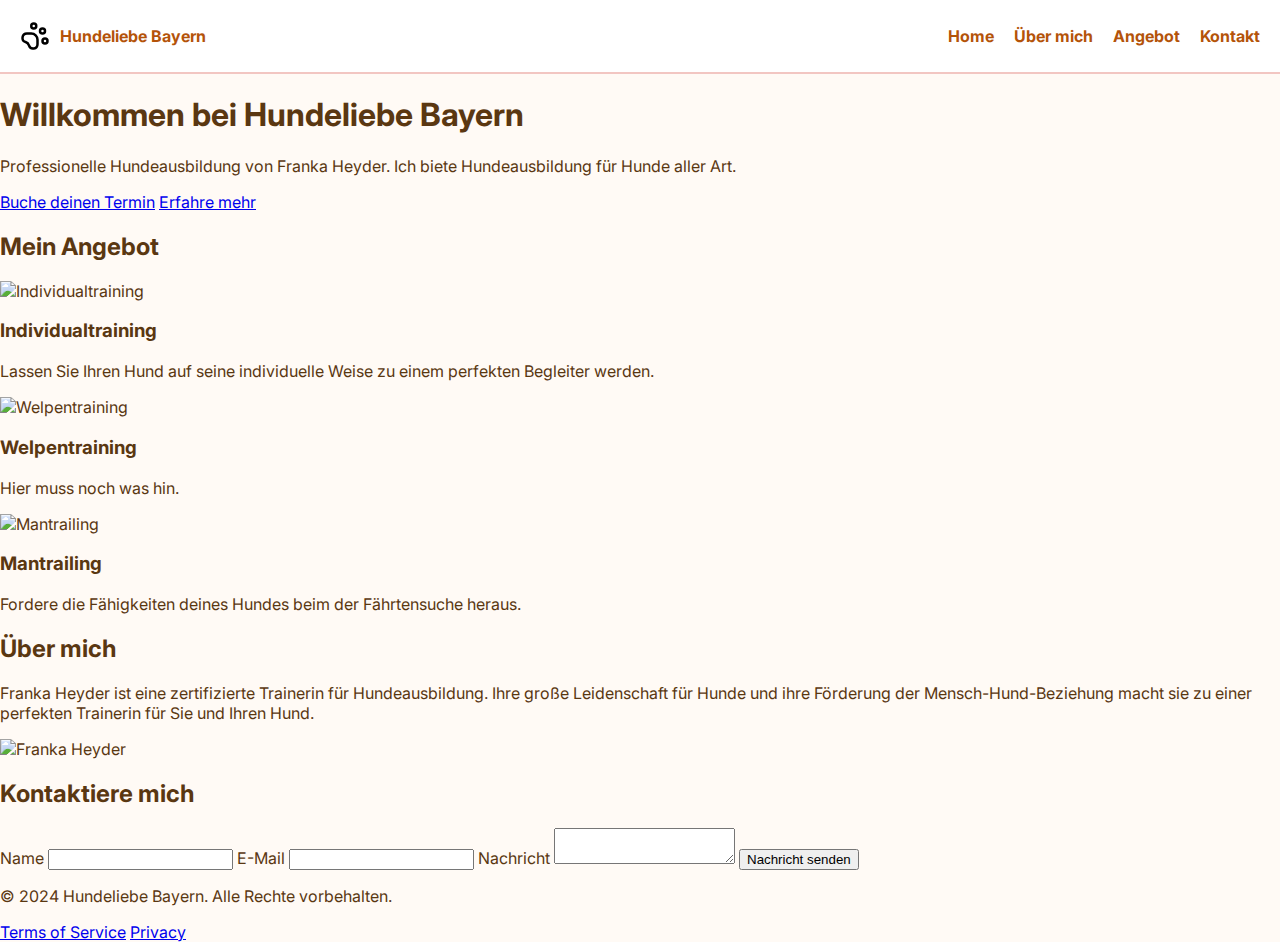
==== index.html @ 24250772 "First Setup + Server Running via Node + HTML Base Good + Basic Style Css" ====
<!DOCTYPE html>
<html lang="de">
    <head>
        <meta charset="UTF-8">
        <meta name="viewport" content="width=device-width, initial-scale=1.0">
        <title>Hundeliebe Bayern</title>
        <link rel="stylesheet" href="assets/css/styles.css">
        <link href="https://fonts.googleapis.com/css2?family=Inter:wght@400;600&family=Mulish:wght@700&display=swap" rel="stylesheet">
        <link rel="stylesheet" href="https://fonts.googleapis.com/css?family=Audiowide">

    </head>
    <body>
        <header class="navbar">
            <a href="index.html" class="logo">
                <img src="assets/images/pawicons.svg" alt="Pfoten-Icon" class="paw-icon">
                <span>Hundeliebe Bayern</span>
            </a>
            <nav>
                <ul class="nav-links">
                    <li><a href="index.html">Home</a></li>
                    <li><a href="pages/uebermich.html">Über mich</a></li>
                    <li><a href="pages/angebot.html">Angebot</a></li>
                    <li><a href="pages/kontakt.html">Kontakt</a></li>
                </ul>
            </nav>
        </header>
        <!-- Hero Section -->
        <section class="hero">
            <div class="overlay"></div>
            <div class="hero-text">
                <h1>Willkommen bei Hundeliebe Bayern</h1>
                <p>Professionelle Hundeausbildung von Franka Heyder. Ich biete Hundeausbildung für Hunde aller Art.</p>
                <div class="buttons">
                    <a href="contact.html" class="btn primary">Buche deinen Termin</a>
                    <a href="about.html" class="btn secondary">Erfahre mehr</a>
                </div>
            </div>
        </section>

        <!-- Mein Angebot -->
        <section class="angebot">
            <h2>Mein Angebot</h2>
            <div class="angebot-grid">
                <div class="angebot-item">                    <img src="assets/images/individualtraining.jpg" alt="Individualtraining">
                    <h3>Individualtraining</h3>
                    <p>Lassen Sie Ihren Hund auf seine individuelle Weise zu einem perfekten Begleiter werden.</p>
                </div>
                <div class="angebot-item">
                    <img src="assets/images/welpentraining.jpg" alt="Welpentraining">
                    <h3>Welpentraining</h3>
                    <p>Hier muss noch was hin.</p>
                </div>
                <div class="angebot-item">
                    <img src="assets/images/mantrailing.jpg" alt="Mantrailing">
                    <h3>Mantrailing</h3>
                    <p>Fordere die Fähigkeiten deines Hundes beim der Fährtensuche heraus.</p>
                </div>
            </div>
        </section>

        <!-- Über mich -->
        <section class="about">
            <h2>Über mich</h2>
            <p>Franka Heyder ist eine zertifizierte Trainerin für Hundeausbildung. Ihre große Leidenschaft für Hunde und ihre Förderung der Mensch-Hund-Beziehung macht sie zu einer perfekten Trainerin für Sie und Ihren Hund.</p>
            <img src="assets/images/franka.jpg" alt="Franka Heyder">
        </section>

        <!-- Kontaktformular -->
        <section class="kontakt">
            <h2>Kontaktiere mich</h2>
            <form action="submit-form.php" method="POST">
                <label for="name">Name</label>
                <input type="text" id="name" name="name" required>

                <label for="email">E-Mail</label>
                <input type="email" id="email" name="email" required>

                <label for="message">Nachricht</label>
                <textarea id="message" name="message" required></textarea>

                <button type="submit" class="btn primary">
                    Nachricht senden
                </button>
            </form>
        </section>

        <!-- Footer -->
        <footer>
            <p>© 2024 Hundeliebe Bayern. Alle Rechte vorbehalten.</p>
            <nav>
                <a href="#">Terms of Service</a>
                <a href="#">Privacy</a>
            </nav>
        </footer>
    </body>
</html>
---- assets/css/styles.css ----
/* Allgemeines Styling */
body {
    font-family: 'Inter', sans-serif;
    margin: 0;
    padding: 0;
    color: #5a3711;
    background-color: #fffaf5;
}

/* Navbar */
.navbar {
    display: flex;
    justify-content: space-between;
    align-items: center;
    padding: 10px 20px;
    background-color: white;
    border-bottom: 2px solid #f2c6c2;
}

.navbar .logo {
    display: flex;
    align-items: center;
    font-weight: bold;
    color: #b45309;
    text-decoration: none;
}

.paw-icon {
    width: 30px;
    height: 30px;
    margin-right: 10px;
}

.nav-links {
    list-style: none;
    display: flex;
    gap: 20px;
}

.nav-links li {
    display: inline;
}

.nav-links a {
    text-decoration: none;
    font-size: 16px;
    font-weight: bold;
    color: #b45309;
}

.nav-links a:hover {
    color: #f97316;
}
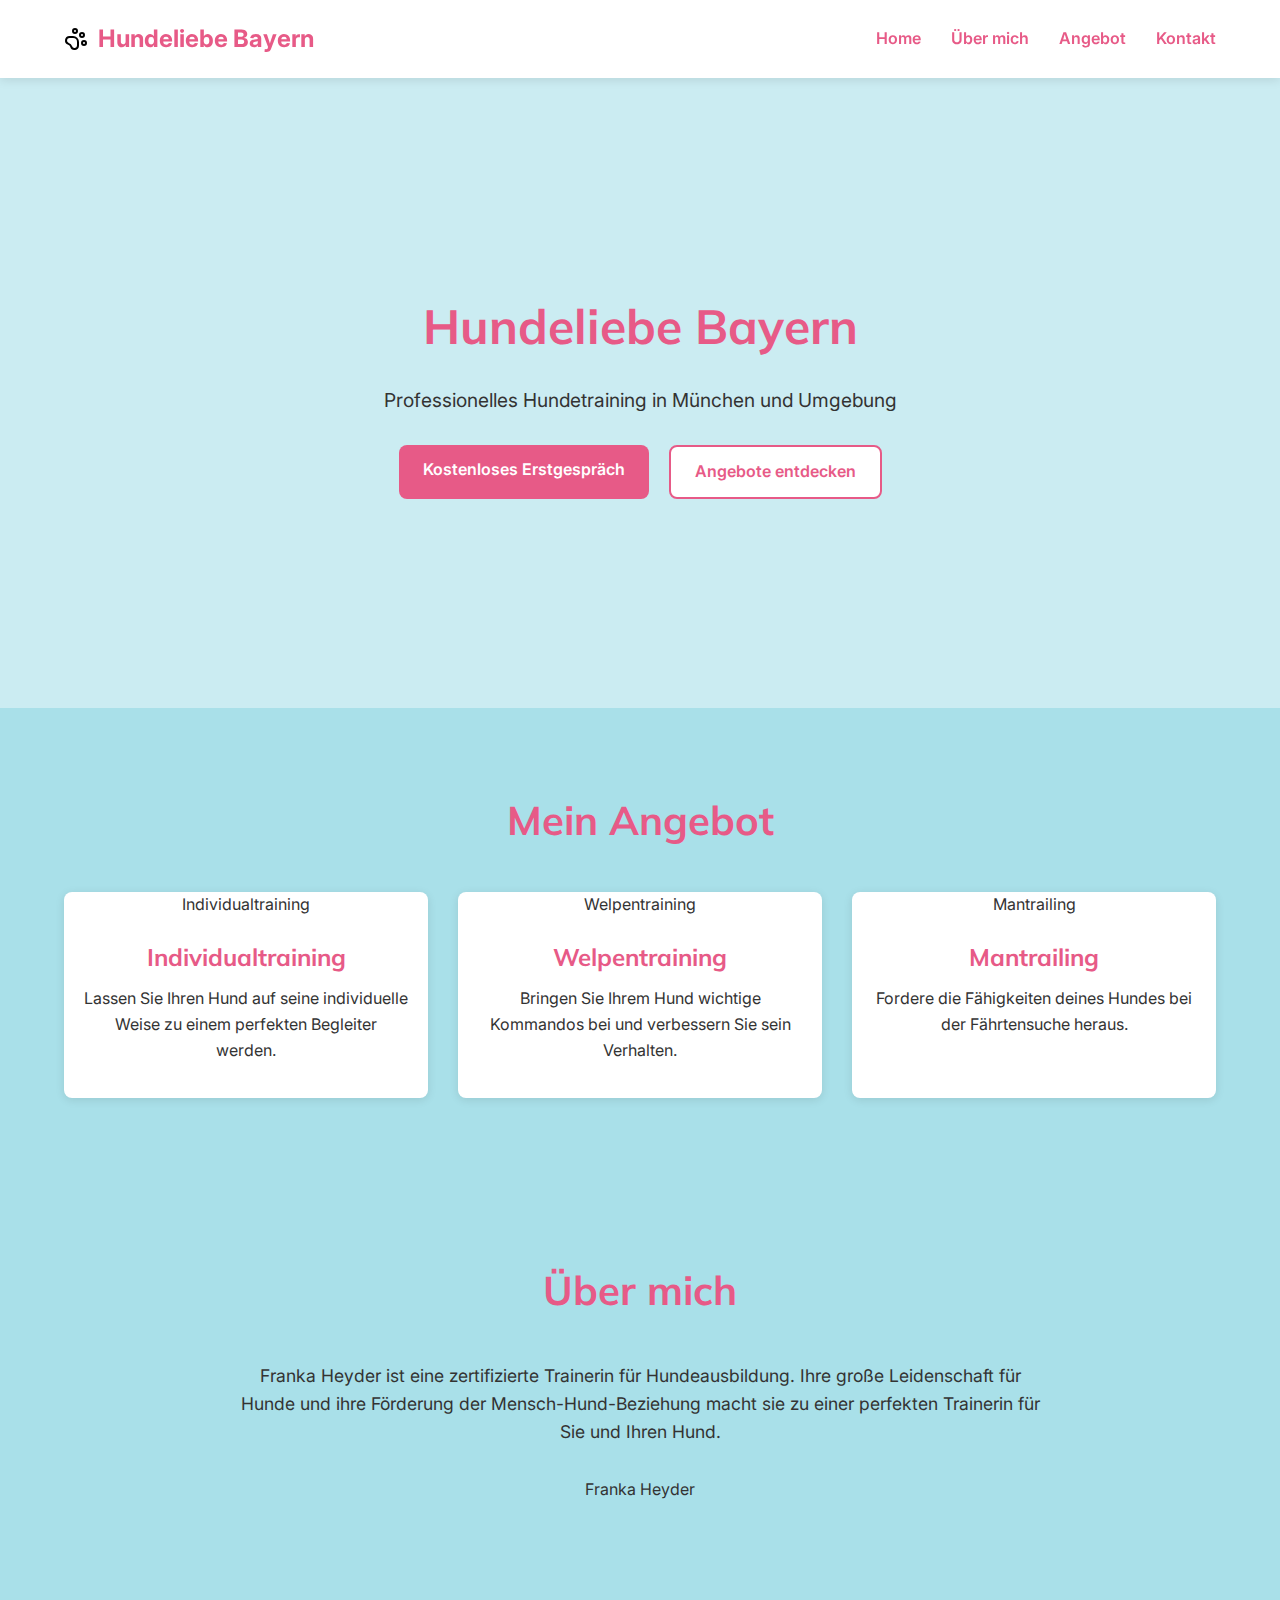
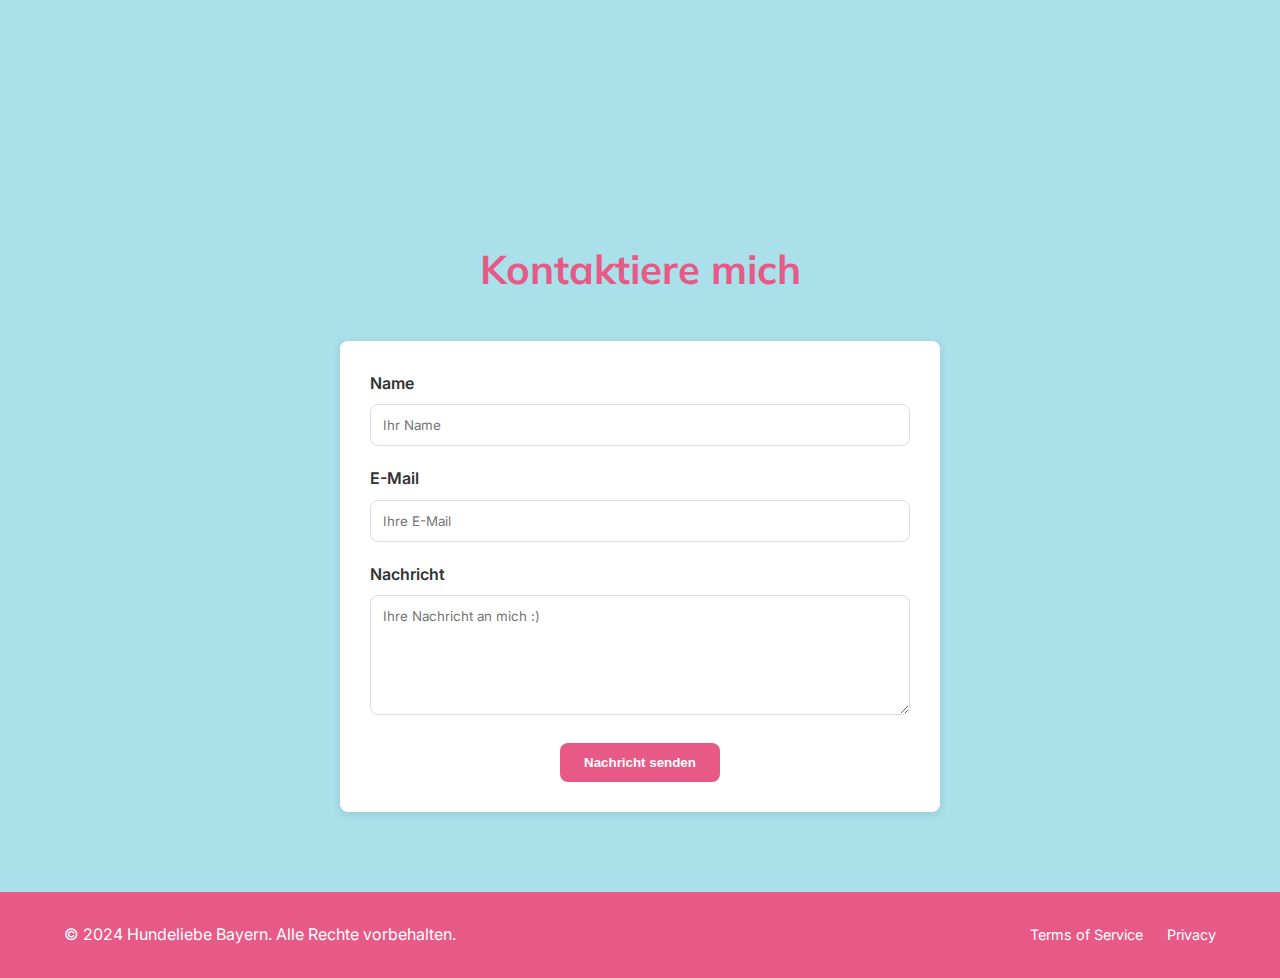
==== commit 8f332c2c: "erster Entwurf" ====
--- a/index.html
+++ b/index.html
@@ -28,11 +28,11 @@
         <section class="hero">
             <div class="overlay"></div>
             <div class="hero-text">
-                <h1>Willkommen bei Hundeliebe Bayern</h1>
-                <p>Professionelle Hundeausbildung von Franka Heyder. Ich biete Hundeausbildung für Hunde aller Art.</p>
+                <h1>Hundeliebe Bayern</h1>
+                <p>Professionelles Hundetraining in München und Umgebung</p>
                 <div class="buttons">
-                    <a href="contact.html" class="btn primary">Buche deinen Termin</a>
-                    <a href="about.html" class="btn secondary">Erfahre mehr</a>
+                    <a href="mailto:franka.heyder@hundeliebe.bayern?subject=Anfrage%20Erstgespr%C3%A4ch&body=Hallo%20Franka%2C%0D%0A%0D%0Aich%20interessiere%20mich%20f%C3%BCr%20ein%20kostenloses%20Erstgespr%C3%A4ch%20und%20h%C3%A4tte%20gerne%20weitere%20Informationen." class="btn primary">Kostenloses Erstgespräch</a>
+                    <a href="pages/angebot.html" class="btn secondary">Angebote entdecken</a>
                 </div>
             </div>
         </section>
@@ -41,19 +41,20 @@
         <section class="angebot">
             <h2>Mein Angebot</h2>
             <div class="angebot-grid">
-                <div class="angebot-item">                    <img src="assets/images/individualtraining.jpg" alt="Individualtraining">
+                <div class="angebot-item">                    
+                    <div class="placeholder-image">Individualtraining</div>
                     <h3>Individualtraining</h3>
                     <p>Lassen Sie Ihren Hund auf seine individuelle Weise zu einem perfekten Begleiter werden.</p>
                 </div>
                 <div class="angebot-item">
-                    <img src="assets/images/welpentraining.jpg" alt="Welpentraining">
+                    <div class="placeholder-image">Welpentraining</div>
                     <h3>Welpentraining</h3>
-                    <p>Hier muss noch was hin.</p>
+                    <p>Bringen Sie Ihrem Hund wichtige Kommandos bei und verbessern Sie sein Verhalten.</p>
                 </div>
                 <div class="angebot-item">
-                    <img src="assets/images/mantrailing.jpg" alt="Mantrailing">
+                    <div class="placeholder-image">Mantrailing</div>
                     <h3>Mantrailing</h3>
-                    <p>Fordere die Fähigkeiten deines Hundes beim der Fährtensuche heraus.</p>
+                    <p>Fordere die Fähigkeiten deines Hundes bei der Fährtensuche heraus.</p>
                 </div>
             </div>
         </section>
@@ -62,21 +63,21 @@
         <section class="about">
             <h2>Über mich</h2>
             <p>Franka Heyder ist eine zertifizierte Trainerin für Hundeausbildung. Ihre große Leidenschaft für Hunde und ihre Förderung der Mensch-Hund-Beziehung macht sie zu einer perfekten Trainerin für Sie und Ihren Hund.</p>
-            <img src="assets/images/franka.jpg" alt="Franka Heyder">
+            <div class="placeholder-image" style="width: 200px; height: 200px; border-radius: 50%; margin: 0 auto;">Franka Heyder</div>
         </section>
 
         <!-- Kontaktformular -->
         <section class="kontakt">
             <h2>Kontaktiere mich</h2>
-            <form action="submit-form.php" method="POST">
+            <form action="#" method="POST">
                 <label for="name">Name</label>
-                <input type="text" id="name" name="name" required>
+                <input type="text" id="name" name="name" placeholder="Ihr Name" required>
 
                 <label for="email">E-Mail</label>
-                <input type="email" id="email" name="email" required>
+                <input type="email" id="email" name="email" placeholder="Ihre E-Mail" required>
 
                 <label for="message">Nachricht</label>
-                <textarea id="message" name="message" required></textarea>
+                <textarea id="message" name="message" placeholder="Ihre Nachricht an mich :)" required></textarea>
 
                 <button type="submit" class="btn primary">
                     Nachricht senden
--- a/assets/css/styles.css
+++ b/assets/css/styles.css
@@ -1,10 +1,50 @@
-/* Allgemeines Styling */
+/* Google Fonts */
+@import url('https://fonts.googleapis.com/css2?family=Inter:wght@400;600&family=Mulish:wght@700&display=swap');
+
+/* General Styles */
+:root {
+    --primary-color: #e75a87; /* Rosa */
+    --secondary-color: #a9e0e9; /* Hellblau */
+    --accent-color: #e75a87; /* Rosa */
+    --text-color: #333;
+    --light-text: #666;
+    --white: #fff;
+    --shadow: 0 2px 10px rgba(0, 0, 0, 0.1);
+    --border-radius: 8px;
+    --background-color: #a9e0e9; /* Hellblau */
+    --footer-color: #e75a87; /* Rosa */
+}
+
+* {
+    margin: 0;
+    padding: 0;
+    box-sizing: border-box;
+}
+
 body {
     font-family: 'Inter', sans-serif;
+    color: var(--text-color);
+    line-height: 1.6;
     margin: 0;
     padding: 0;
-    color: #5a3711;
-    background-color: #fffaf5;
+    background-color: var(--white);
+}
+
+/* Überschriften */
+h1, h2, h3, h4, h5, h6 {
+    font-family: 'Mulish', sans-serif;
+    font-weight: 700;
+    color: var(--primary-color);
+}
+
+a {
+    text-decoration: none;
+    color: var(--primary-color);
+    transition: color 0.3s ease;
+}
+
+a:hover {
+    color: var(--accent-color);
 }
 
 /* Navbar */
@@ -12,43 +52,586 @@
     display: flex;
     justify-content: space-between;
     align-items: center;
-    padding: 10px 20px;
-    background-color: white;
-    border-bottom: 2px solid #f2c6c2;
-}
-
-.navbar .logo {
-    display: flex;
-    align-items: center;
+    padding: 20px 5%;
+    background-color: var(--white);
+    box-shadow: var(--shadow);
+    position: sticky;
+    top: 0;
+    z-index: 100;
+}
+
+/* Logo */
+.logo {
+    display: flex;
+    align-items: center;
+    font-size: 1.5rem;
     font-weight: bold;
-    color: #b45309;
-    text-decoration: none;
+    color: var(--primary-color);
 }
 
 .paw-icon {
-    width: 30px;
-    height: 30px;
+    width: 24px;
     margin-right: 10px;
 }
 
+/* Navigation */
 .nav-links {
+    display: flex;
     list-style: none;
-    display: flex;
+}
+
+.nav-links li {
+    margin-left: 30px;
+}
+
+.nav-links a {
+    font-weight: 600;
+}
+
+/* Hero-Section */
+.hero {
+    position: relative;
+    height: 70vh;
+    display: flex;
+    align-items: center;
+    justify-content: center;
+    text-align: center;
+    color: var(--white);
+    overflow: hidden;
+    background-image: url('../images/hero.jpg');
+    background-size: cover;
+    background-position: center;
+}
+
+.overlay {
+    position: absolute;
+    top: 0;
+    left: 0;
+    width: 100%;
+    height: 100%;
+    background-color: rgba(169, 224, 233, 0.6); /* Hellblau mit Transparenz */
+    z-index: 1;
+}
+
+.hero-text {
+    position: relative;
+    z-index: 2;
+    max-width: 800px;
+    padding: 0 20px;
+}
+
+.hero-text h1 {
+    font-size: 3rem;
+    margin-bottom: 20px;
+    color: var(--primary-color);
+}
+
+.hero-text p {
+    font-size: 1.2rem;
+    margin-bottom: 30px;
+    color: var(--text-color);
+}
+
+.buttons {
+    display: flex;
+    justify-content: center;
     gap: 20px;
 }
 
-.nav-links li {
-    display: inline;
-}
-
-.nav-links a {
-    text-decoration: none;
-    font-size: 16px;
+/* Buttons */
+.btn {
+    display: inline-block;
+    padding: 12px 24px;
+    border-radius: var(--border-radius);
+    font-weight: 600;
+    transition: all 0.3s ease;
+    cursor: pointer;
+    border: none;
+    text-align: center;
+}
+
+.btn.primary {
+    background-color: var(--primary-color);
+    color: var(--white);
+}
+
+.btn.primary:hover {
+    background-color: #c74a73; /* Etwas dunkleres Rosa */
+}
+
+.btn.secondary {
+    background-color: var(--white);
+    color: var(--primary-color);
+    border: 2px solid var(--primary-color);
+}
+
+.btn.secondary:hover {
+    background-color: var(--secondary-color);
+}
+
+.btn.booking {
+    background-color: var(--primary-color);
+    color: var(--white);
+    font-size: 0.9rem;
+    padding: 8px 16px;
+}
+
+/* Angebot-Sektion */
+.angebot, .about, .kontakt, .about-page, .angebot-page, .kontakt-page {
+    background-color: var(--secondary-color);
+    padding: 80px 5%;
+    text-align: center;
+}
+
+.angebot h2, .about h2, .kontakt h2 {
+    margin-bottom: 40px;
+    font-size: 2.5rem;
+}
+
+.angebot-grid {
+    display: grid;
+    grid-template-columns: repeat(auto-fit, minmax(250px, 1fr));
+    gap: 30px;
+    margin-top: 40px;
+}
+
+.angebot-item {
+    background-color: var(--white);
+    border-radius: var(--border-radius);
+    overflow: hidden;
+    box-shadow: var(--shadow);
+    transition: transform 0.3s ease;
+    padding-bottom: 20px;
+}
+
+.angebot-item:hover {
+    transform: translateY(-10px);
+}
+
+.angebot-item img {
+    width: 100%;
+    height: 200px;
+    object-fit: cover;
+}
+
+.angebot-item h3 {
+    margin: 20px 0 10px;
+    font-size: 1.5rem;
+}
+
+.angebot-item p {
+    padding: 0 20px;
+    margin-bottom: 15px;
+}
+
+.price {
     font-weight: bold;
-    color: #b45309;
-}
-
-.nav-links a:hover {
-    color: #f97316;
-}
-
+    color: var(--primary-color);
+    font-size: 1.2rem;
+}
+
+.additional, .savings, .bonus {
+    color: var(--accent-color);
+    font-size: 0.9rem;
+    font-style: italic;
+    margin-bottom: 15px;
+}
+
+/* About Section */
+.about {
+    text-align: center;
+}
+
+.about p {
+    max-width: 800px;
+    margin: 0 auto 30px;
+    font-size: 1.1rem;
+}
+
+.about img {
+    border-radius: 50%;
+    width: 200px;
+    height: 200px;
+    object-fit: cover;
+    margin-top: 20px;
+    border: 5px solid var(--white);
+    box-shadow: var(--shadow);
+}
+
+/* Kontaktformular */
+.kontakt form {
+    max-width: 600px;
+    margin: 0 auto;
+    background-color: var(--white);
+    padding: 30px;
+    border-radius: var(--border-radius);
+    box-shadow: var(--shadow);
+}
+
+label {
+    display: block;
+    margin-bottom: 8px;
+    font-weight: 600;
+    text-align: left;
+}
+
+input, textarea {
+    width: 100%;
+    padding: 12px;
+    margin-bottom: 20px;
+    border: 1px solid #ddd;
+    border-radius: var(--border-radius);
+    font-family: 'Inter', sans-serif;
+}
+
+textarea {
+    resize: vertical;
+    min-height: 120px;
+}
+
+/* Footer */
+footer {
+    background-color: var(--footer-color);
+    color: var(--white);
+    padding: 30px 5%;
+    display: flex;
+    justify-content: space-between;
+    align-items: center;
+}
+
+footer nav a {
+    color: var(--white);
+    margin-left: 20px;
+    font-size: 0.9rem;
+}
+
+footer nav a:hover {
+    text-decoration: underline;
+}
+
+/* About Page */
+.about-hero {
+    margin-bottom: 50px;
+}
+
+.about-intro {
+    max-width: 800px;
+    margin: 0 auto;
+}
+
+.trainer-profile {
+    background-color: var(--white);
+    border-radius: var(--border-radius);
+    box-shadow: var(--shadow);
+    padding: 40px;
+    max-width: 1000px;
+    margin: 0 auto;
+}
+
+.trainer-content {
+    display: flex;
+    flex-wrap: wrap;
+    align-items: center;
+    gap: 40px;
+    margin-top: 30px;
+}
+
+.trainer-image {
+    width: 300px;
+    height: 300px;
+    object-fit: cover;
+    border-radius: var(--border-radius);
+}
+
+.trainer-info {
+    flex: 1;
+    min-width: 300px;
+    text-align: left;
+}
+
+.qualifications {
+    list-style: none;
+    margin-top: 20px;
+}
+
+.qualifications li {
+    display: flex;
+    align-items: center;
+    margin-bottom: 15px;
+}
+
+.qualifications li img {
+    width: 20px;
+    margin-right: 10px;
+}
+
+/* Angebot Page */
+.angebot-hero {
+    margin-bottom: 50px;
+}
+
+.angebot-cards {
+    display: grid;
+    grid-template-columns: repeat(auto-fit, minmax(250px, 1fr));
+    gap: 20px;
+    margin-bottom: 60px;
+}
+
+.training-card {
+    background-color: var(--white);
+    border-radius: var(--border-radius);
+    padding: 30px;
+    box-shadow: var(--shadow);
+}
+
+.training-card h3 {
+    color: var(--primary-color);
+    margin-bottom: 15px;
+}
+
+.einzelstunden, .pakete {
+    margin-top: 60px;
+}
+
+/* Kontakt Page */
+.kontakt-page {
+    padding: 60px 0;
+    background-color: var(--secondary-color);
+    width: 100%;
+    min-height: calc(100vh - 140px); /* Navbar + Footer Height */
+}
+
+.kontakt-hero {
+    text-align: center;
+    margin-bottom: 40px;
+    padding: 0 20px;
+}
+
+.kontakt-hero h1 {
+    font-size: 2.5rem;
+    margin-bottom: 15px;
+    color: var(--primary-color);
+}
+
+.kontakt-hero p {
+    font-size: 1.1rem;
+    color: var(--text-color);
+    max-width: 600px;
+    margin: 0 auto;
+}
+
+/* Bento Box Layout */
+.bento-container {
+    max-width: 1000px;
+    margin: 0 auto;
+    padding: 0 20px;
+    display: grid;
+    grid-template-columns: repeat(2, 1fr);
+    gap: 30px;
+}
+
+.bento-box {
+    background-color: var(--white);
+    border-radius: var(--border-radius);
+    box-shadow: var(--shadow);
+    transition: transform 0.3s ease;
+}
+
+.bento-box:hover {
+    transform: translateY(-5px);
+}
+
+/* Kontakt Info Box */
+.kontakt-info {
+    padding: 30px;
+}
+
+.kontakt-details h2 {
+    color: var(--primary-color);
+    margin-bottom: 25px;
+    font-size: 1.5rem;
+}
+
+.address {
+    line-height: 1.8;
+}
+
+.address h3 {
+    color: var(--text-color);
+    margin-bottom: 15px;
+    font-size: 1.3rem;
+}
+
+.address p {
+    color: var(--text-color);
+    margin-bottom: 8px;
+    font-size: 1rem;
+}
+
+/* Direkt Kontakt Box */
+.kontakt-direkt {
+    padding: 30px;
+}
+
+.contact-action {
+    height: 100%;
+    display: flex;
+    flex-direction: column;
+    align-items: center;
+    justify-content: center;
+    text-align: center;
+}
+
+.contact-action h2 {
+    color: var(--primary-color);
+    margin-bottom: 15px;
+    font-size: 1.5rem;
+}
+
+.contact-action p {
+    margin-bottom: 25px;
+    color: var(--text-color);
+}
+
+.contact-btn {
+    display: inline-flex;
+    align-items: center;
+    gap: 10px;
+    padding: 12px 25px;
+    font-size: 1.1rem;
+    transition: all 0.3s ease;
+    background-color: var(--primary-color);
+    color: var(--white);
+    border-radius: var(--border-radius);
+}
+
+.contact-btn:hover {
+    transform: scale(1.05);
+    background-color: #d14d77;
+}
+
+.btn-icon {
+    width: 18px;
+    height: 18px;
+    filter: brightness(0) invert(1);
+}
+
+/* Image Box */
+.kontakt-image {
+    grid-column: 1 / -1;
+    border-radius: var(--border-radius);
+    overflow: hidden;
+    height: 300px;
+}
+
+.image-placeholder {
+    position: relative;
+    width: 100%;
+    height: 100%;
+}
+
+.contact-image {
+    width: 100%;
+    height: 100%;
+    object-fit: cover;
+}
+
+.image-overlay {
+    position: absolute;
+    bottom: 0;
+    left: 0;
+    right: 0;
+    background: linear-gradient(transparent, rgba(0, 0, 0, 0.7));
+    padding: 20px;
+}
+
+.image-overlay p {
+    color: var(--white);
+    margin: 0;
+    font-size: 1.2rem;
+    font-weight: 600;
+    text-align: center;
+}
+
+/* Responsive Anpassungen */
+@media (max-width: 768px) {
+    .kontakt-page {
+        padding: 40px 0;
+    }
+
+    .bento-container {
+        grid-template-columns: 1fr;
+        padding: 0 15px;
+        gap: 20px;
+    }
+
+    .kontakt-hero h1 {
+        font-size: 2rem;
+    }
+
+    .kontakt-hero p {
+        font-size: 1rem;
+    }
+
+    .kontakt-info, 
+    .kontakt-direkt {
+        padding: 25px;
+    }
+
+    .contact-btn {
+        width: 100%;
+        justify-content: center;
+    }
+
+    .kontakt-image {
+        height: 250px;
+    }
+}
+
+/* Responsive Anpassungen */
+@media (max-width: 768px) {
+    .navbar {
+        flex-direction: column;
+        padding: 15px 5%;
+    }
+    
+    .nav-links {
+        margin-top: 15px;
+    }
+    
+    .nav-links li {
+        margin: 0 10px;
+    }
+    
+    .hero-text h1 {
+        font-size: 2rem;
+    }
+    
+    .buttons {
+        flex-direction: column;
+    }
+    
+    .angebot-grid {
+        grid-template-columns: 1fr;
+    }
+    
+    .trainer-content {
+        flex-direction: column;
+        text-align: center;
+    }
+    
+    .trainer-info {
+        text-align: center;
+    }
+    
+    .qualifications li {
+        flex-direction: column;
+        text-align: center;
+    }
+    
+    .qualifications li img {
+        margin-right: 0;
+        margin-bottom: 5px;
+    }
+}
+
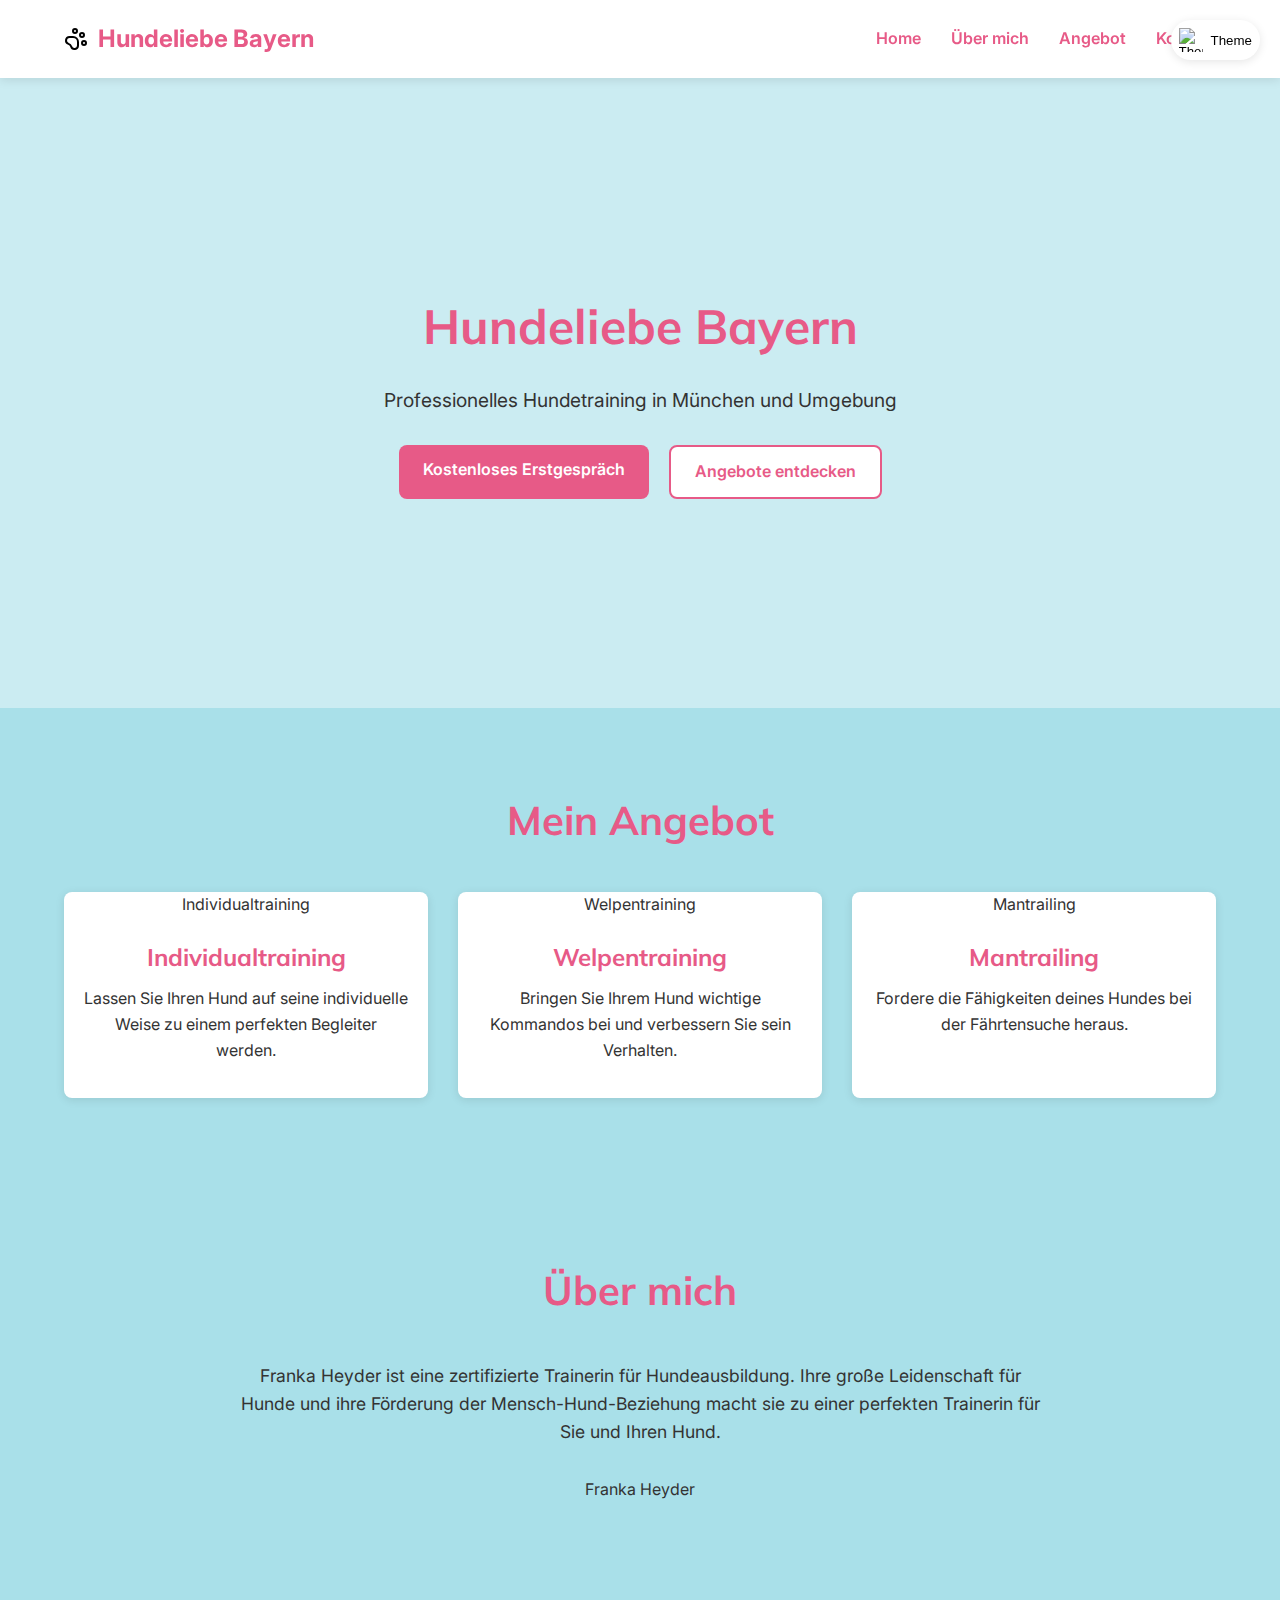
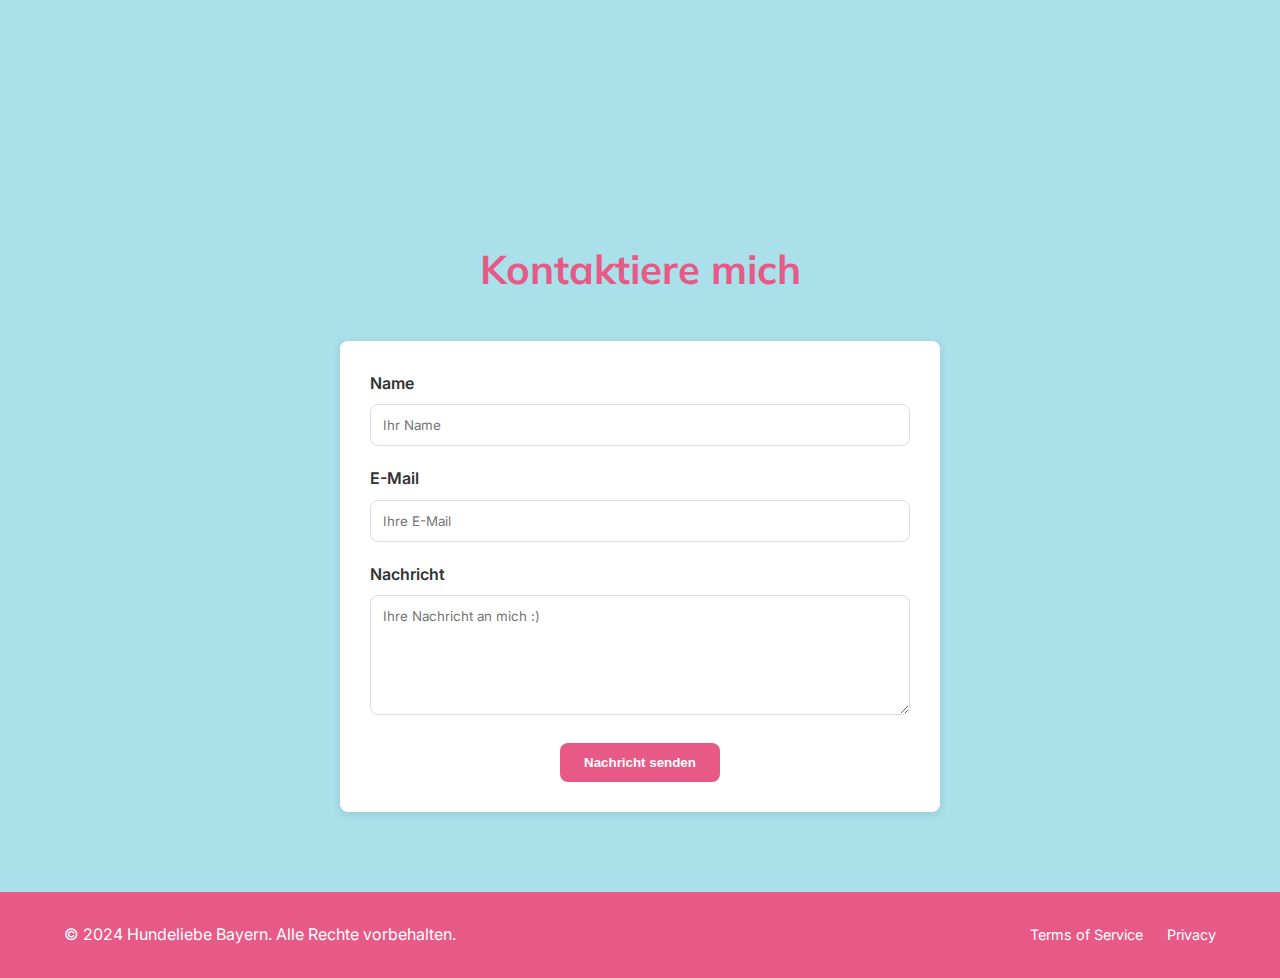
==== commit 89c61a5e: "erster Entwurf Color Theme Button" ====
--- a/index.html
+++ b/index.html
@@ -1,5 +1,5 @@
 <!DOCTYPE html>
-<html lang="de">
+<html lang="de" data-theme="default">
     <head>
         <meta charset="UTF-8">
         <meta name="viewport" content="width=device-width, initial-scale=1.0">
@@ -7,9 +7,29 @@
         <link rel="stylesheet" href="assets/css/styles.css">
         <link href="https://fonts.googleapis.com/css2?family=Inter:wght@400;600&family=Mulish:wght@700&display=swap" rel="stylesheet">
         <link rel="stylesheet" href="https://fonts.googleapis.com/css?family=Audiowide">
-
+        <script src="assets/js/theme.js" defer></script>
     </head>
     <body>
+        <div class="theme-switcher">
+            <button class="theme-toggle">
+                <img src="assets/images/theme-icon.svg" alt="Theme ändern" class="theme-icon">
+                <span>Theme</span>
+            </button>
+            <div class="theme-options">
+                <div class="theme-option active" data-theme="default">
+                    <div class="theme-preview" style="background: linear-gradient(45deg, #e75a87, #a9e0e9);"></div>
+                    <span>Standard</span>
+                </div>
+                <div class="theme-option" data-theme="dark">
+                    <div class="theme-preview" style="background: linear-gradient(45deg, #ff6b9c, #2c3e50);"></div>
+                    <span>Dunkel</span>
+                </div>
+                <div class="theme-option" data-theme="nature">
+                    <div class="theme-preview" style="background: linear-gradient(45deg, #4CAF50, #8BC34A);"></div>
+                    <span>Natur</span>
+                </div>
+            </div>
+        </div>
         <header class="navbar">
             <a href="index.html" class="logo">
                 <img src="assets/images/pawicons.svg" alt="Pfoten-Icon" class="paw-icon">
--- a/assets/css/styles.css
+++ b/assets/css/styles.css
@@ -635,3 +635,134 @@
     }
 }
 
+/* Theme Switcher */
+.theme-switcher {
+    position: fixed;
+    top: 20px;
+    right: 20px;
+    z-index: 1000;
+}
+
+.theme-toggle {
+    background: var(--white);
+    border: none;
+    border-radius: 50px;
+    padding: 8px;
+    cursor: pointer;
+    display: flex;
+    align-items: center;
+    gap: 8px;
+    box-shadow: var(--shadow);
+    transition: all 0.3s ease;
+}
+
+.theme-toggle:hover {
+    transform: translateY(-2px);
+    box-shadow: 0 4px 15px rgba(0, 0, 0, 0.2);
+}
+
+.theme-icon {
+    width: 24px;
+    height: 24px;
+    transition: transform 0.3s ease;
+}
+
+.theme-toggle:hover .theme-icon {
+    transform: rotate(180deg);
+}
+
+.theme-options {
+    position: absolute;
+    top: 100%;
+    right: 0;
+    margin-top: 10px;
+    background: var(--white);
+    border-radius: var(--border-radius);
+    padding: 10px;
+    box-shadow: var(--shadow);
+    display: none;
+    min-width: 150px;
+}
+
+.theme-options.active {
+    display: block;
+    animation: fadeIn 0.3s ease;
+}
+
+.theme-option {
+    padding: 8px 12px;
+    border-radius: var(--border-radius);
+    cursor: pointer;
+    display: flex;
+    align-items: center;
+    gap: 8px;
+    transition: all 0.2s ease;
+}
+
+.theme-option:hover {
+    background: rgba(0, 0, 0, 0.05);
+}
+
+.theme-option.active {
+    background: var(--primary-color);
+    color: var(--white);
+}
+
+.theme-preview {
+    width: 20px;
+    height: 20px;
+    border-radius: 50%;
+    border: 2px solid var(--white);
+}
+
+@keyframes fadeIn {
+    from {
+        opacity: 0;
+        transform: translateY(-10px);
+    }
+    to {
+        opacity: 1;
+        transform: translateY(0);
+    }
+}
+
+/* Theme Colors */
+:root[data-theme="default"] {
+    --primary-color: #e75a87;
+    --secondary-color: #a9e0e9;
+    --accent-color: #e75a87;
+    --text-color: #333;
+    --light-text: #666;
+    --white: #fff;
+    --shadow: 0 2px 10px rgba(0, 0, 0, 0.1);
+    --border-radius: 8px;
+    --background-color: #a9e0e9;
+    --footer-color: #e75a87;
+}
+
+:root[data-theme="dark"] {
+    --primary-color: #ff6b9c;
+    --secondary-color: #2c3e50;
+    --accent-color: #ff6b9c;
+    --text-color: #ecf0f1;
+    --light-text: #bdc3c7;
+    --white: #2c3e50;
+    --shadow: 0 2px 10px rgba(0, 0, 0, 0.3);
+    --border-radius: 8px;
+    --background-color: #2c3e50;
+    --footer-color: #ff6b9c;
+}
+
+:root[data-theme="nature"] {
+    --primary-color: #4CAF50;
+    --secondary-color: #8BC34A;
+    --accent-color: #4CAF50;
+    --text-color: #2E7D32;
+    --light-text: #558B2F;
+    --white: #fff;
+    --shadow: 0 2px 10px rgba(0, 0, 0, 0.1);
+    --border-radius: 8px;
+    --background-color: #8BC34A;
+    --footer-color: #4CAF50;
+}
+
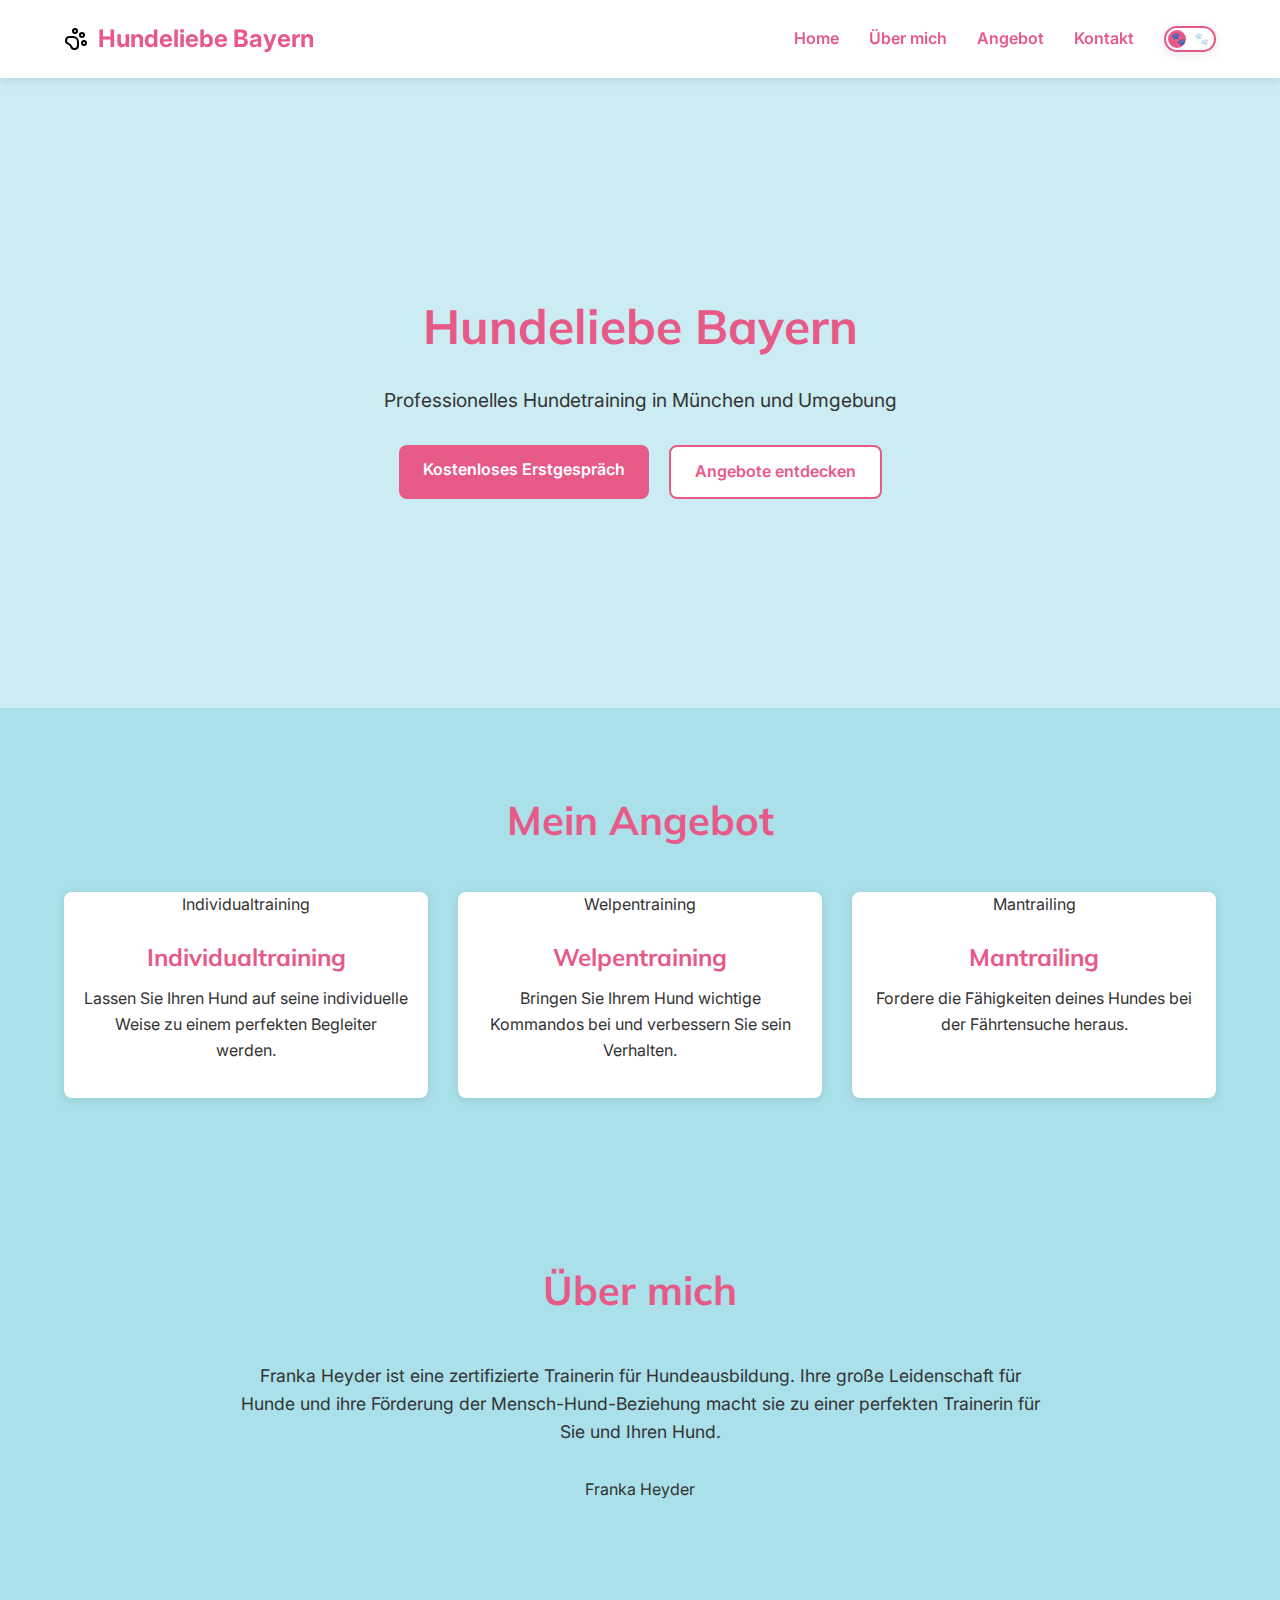
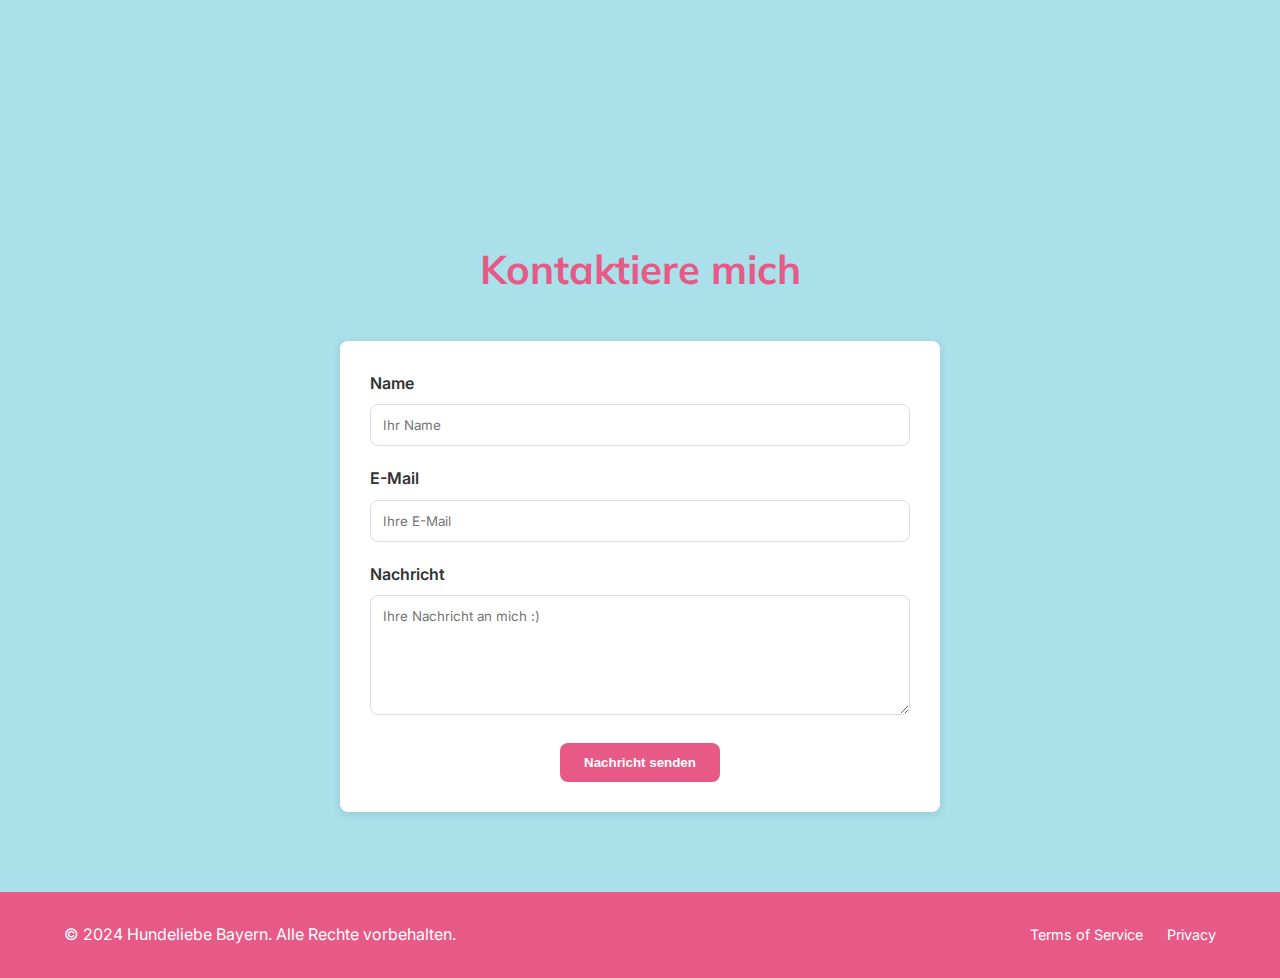
==== commit 2f694e05: "color button angepasst" ====
--- a/index.html
+++ b/index.html
@@ -1,5 +1,5 @@
 <!DOCTYPE html>
-<html lang="de" data-theme="default">
+<html lang="de" data-theme="light">
     <head>
         <meta charset="UTF-8">
         <meta name="viewport" content="width=device-width, initial-scale=1.0">
@@ -10,39 +10,27 @@
         <script src="assets/js/theme.js" defer></script>
     </head>
     <body>
-        <div class="theme-switcher">
-            <button class="theme-toggle">
-                <img src="assets/images/theme-icon.svg" alt="Theme ändern" class="theme-icon">
-                <span>Theme</span>
-            </button>
-            <div class="theme-options">
-                <div class="theme-option active" data-theme="default">
-                    <div class="theme-preview" style="background: linear-gradient(45deg, #e75a87, #a9e0e9);"></div>
-                    <span>Standard</span>
-                </div>
-                <div class="theme-option" data-theme="dark">
-                    <div class="theme-preview" style="background: linear-gradient(45deg, #ff6b9c, #2c3e50);"></div>
-                    <span>Dunkel</span>
-                </div>
-                <div class="theme-option" data-theme="nature">
-                    <div class="theme-preview" style="background: linear-gradient(45deg, #4CAF50, #8BC34A);"></div>
-                    <span>Natur</span>
-                </div>
-            </div>
-        </div>
         <header class="navbar">
             <a href="index.html" class="logo">
                 <img src="assets/images/pawicons.svg" alt="Pfoten-Icon" class="paw-icon">
                 <span>Hundeliebe Bayern</span>
             </a>
-            <nav>
-                <ul class="nav-links">
-                    <li><a href="index.html">Home</a></li>
-                    <li><a href="pages/uebermich.html">Über mich</a></li>
-                    <li><a href="pages/angebot.html">Angebot</a></li>
-                    <li><a href="pages/kontakt.html">Kontakt</a></li>
-                </ul>
-            </nav>
+            <div class="nav-container">
+                <nav>
+                    <ul class="nav-links">
+                        <li><a href="index.html">Home</a></li>
+                        <li><a href="pages/uebermich.html">Über mich</a></li>
+                        <li><a href="pages/angebot.html">Angebot</a></li>
+                        <li><a href="pages/kontakt.html">Kontakt</a></li>
+                    </ul>
+                </nav>
+                <div class="theme-switcher">
+                    <button class="theme-toggle" aria-label="Theme wechseln">
+                        <span class="theme-icon theme-icon-light">🐾</span>
+                        <span class="theme-icon theme-icon-dark">🐾</span>
+                    </button>
+                </div>
+            </div>
         </header>
         <!-- Hero Section -->
         <section class="hero">
--- a/assets/css/styles.css
+++ b/assets/css/styles.css
@@ -74,18 +74,104 @@
     margin-right: 10px;
 }
 
+/* Navigation und Theme Switcher Container */
+.nav-container {
+    display: flex;
+    align-items: center;
+}
+
 /* Navigation */
 .nav-links {
     display: flex;
     list-style: none;
+    margin: 0;
+    padding: 0;
 }
 
 .nav-links li {
-    margin-left: 30px;
+    margin: 0 15px;
 }
 
 .nav-links a {
     font-weight: 600;
+}
+
+/* Theme Switcher */
+.theme-switcher {
+    margin-left: 15px;
+}
+
+.theme-toggle {
+    position: relative;
+    width: 52px;
+    height: 26px;
+    background: var(--white);
+    border: 2px solid var(--primary-color);
+    border-radius: 50px;
+    padding: 2px;
+    cursor: pointer;
+    display: flex;
+    align-items: center;
+    box-shadow: var(--shadow);
+    transition: all 0.3s ease;
+    overflow: hidden;
+}
+
+.theme-toggle::before {
+    content: "";
+    position: absolute;
+    left: 2px;
+    width: 18px;
+    height: 18px;
+    background: var(--primary-color);
+    border-radius: 50%;
+    transition: transform 0.3s cubic-bezier(0.34, 1.56, 0.64, 1);
+}
+
+.theme-toggle.active::before {
+    transform: translateX(26px);
+}
+
+.theme-icon {
+    font-size: 12px;
+    line-height: 1;
+    position: absolute;
+    transition: all 0.3s ease;
+}
+
+.theme-icon-light {
+    left: 5px;
+    opacity: 1;
+}
+
+.theme-icon-dark {
+    right: 5px;
+    opacity: 0.3;
+}
+
+.theme-toggle.active .theme-icon-light {
+    opacity: 0.3;
+}
+
+.theme-toggle.active .theme-icon-dark {
+    opacity: 1;
+}
+
+.theme-toggle:hover {
+    transform: translateY(-2px);
+    box-shadow: 0 4px 15px rgba(0, 0, 0, 0.15);
+}
+
+.theme-toggle:hover .theme-icon {
+    animation: pawWiggle 0.5s ease;
+}
+
+@keyframes pawWiggle {
+    0% { transform: rotate(0deg) scale(1); }
+    25% { transform: rotate(-15deg) scale(1.1); }
+    50% { transform: rotate(15deg) scale(1.1); }
+    75% { transform: rotate(-15deg) scale(1.1); }
+    100% { transform: rotate(0deg) scale(1); }
 }
 
 /* Hero-Section */
@@ -591,18 +677,30 @@
 /* Responsive Anpassungen */
 @media (max-width: 768px) {
     .navbar {
+        padding: 15px 5%;
         flex-direction: column;
-        padding: 15px 5%;
-    }
-    
+    }
+
+    .nav-container {
+        width: 100%;
+        justify-content: center;
+        flex-wrap: wrap;
+        margin-top: 15px;
+    }
+
     .nav-links {
-        margin-top: 15px;
-    }
-    
+        justify-content: center;
+        flex-wrap: wrap;
+    }
+
     .nav-links li {
-        margin: 0 10px;
-    }
-    
+        margin: 5px 10px;
+    }
+
+    .theme-switcher {
+        margin: 10px 0 0 0;
+    }
+
     .hero-text h1 {
         font-size: 2rem;
     }
@@ -635,99 +733,8 @@
     }
 }
 
-/* Theme Switcher */
-.theme-switcher {
-    position: fixed;
-    top: 20px;
-    right: 20px;
-    z-index: 1000;
-}
-
-.theme-toggle {
-    background: var(--white);
-    border: none;
-    border-radius: 50px;
-    padding: 8px;
-    cursor: pointer;
-    display: flex;
-    align-items: center;
-    gap: 8px;
-    box-shadow: var(--shadow);
-    transition: all 0.3s ease;
-}
-
-.theme-toggle:hover {
-    transform: translateY(-2px);
-    box-shadow: 0 4px 15px rgba(0, 0, 0, 0.2);
-}
-
-.theme-icon {
-    width: 24px;
-    height: 24px;
-    transition: transform 0.3s ease;
-}
-
-.theme-toggle:hover .theme-icon {
-    transform: rotate(180deg);
-}
-
-.theme-options {
-    position: absolute;
-    top: 100%;
-    right: 0;
-    margin-top: 10px;
-    background: var(--white);
-    border-radius: var(--border-radius);
-    padding: 10px;
-    box-shadow: var(--shadow);
-    display: none;
-    min-width: 150px;
-}
-
-.theme-options.active {
-    display: block;
-    animation: fadeIn 0.3s ease;
-}
-
-.theme-option {
-    padding: 8px 12px;
-    border-radius: var(--border-radius);
-    cursor: pointer;
-    display: flex;
-    align-items: center;
-    gap: 8px;
-    transition: all 0.2s ease;
-}
-
-.theme-option:hover {
-    background: rgba(0, 0, 0, 0.05);
-}
-
-.theme-option.active {
-    background: var(--primary-color);
-    color: var(--white);
-}
-
-.theme-preview {
-    width: 20px;
-    height: 20px;
-    border-radius: 50%;
-    border: 2px solid var(--white);
-}
-
-@keyframes fadeIn {
-    from {
-        opacity: 0;
-        transform: translateY(-10px);
-    }
-    to {
-        opacity: 1;
-        transform: translateY(0);
-    }
-}
-
 /* Theme Colors */
-:root[data-theme="default"] {
+:root[data-theme="light"] {
     --primary-color: #e75a87;
     --secondary-color: #a9e0e9;
     --accent-color: #e75a87;
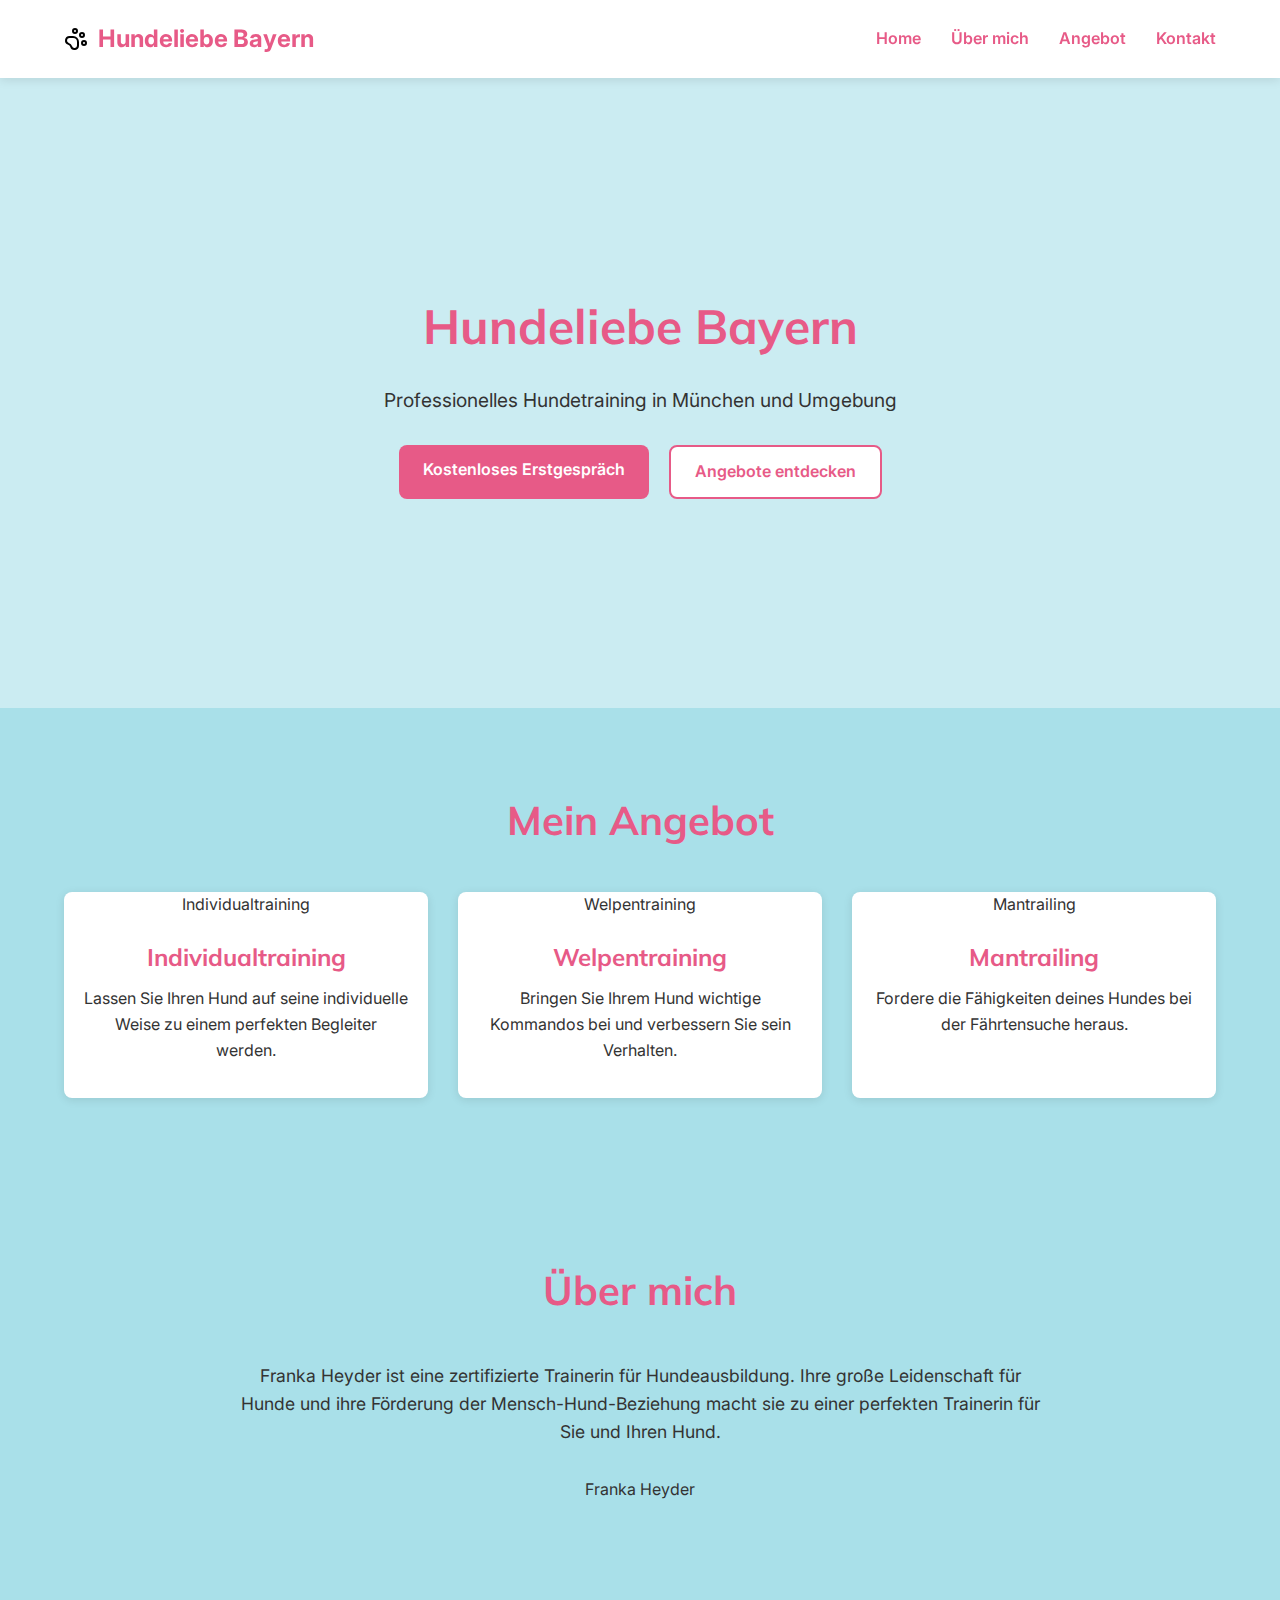
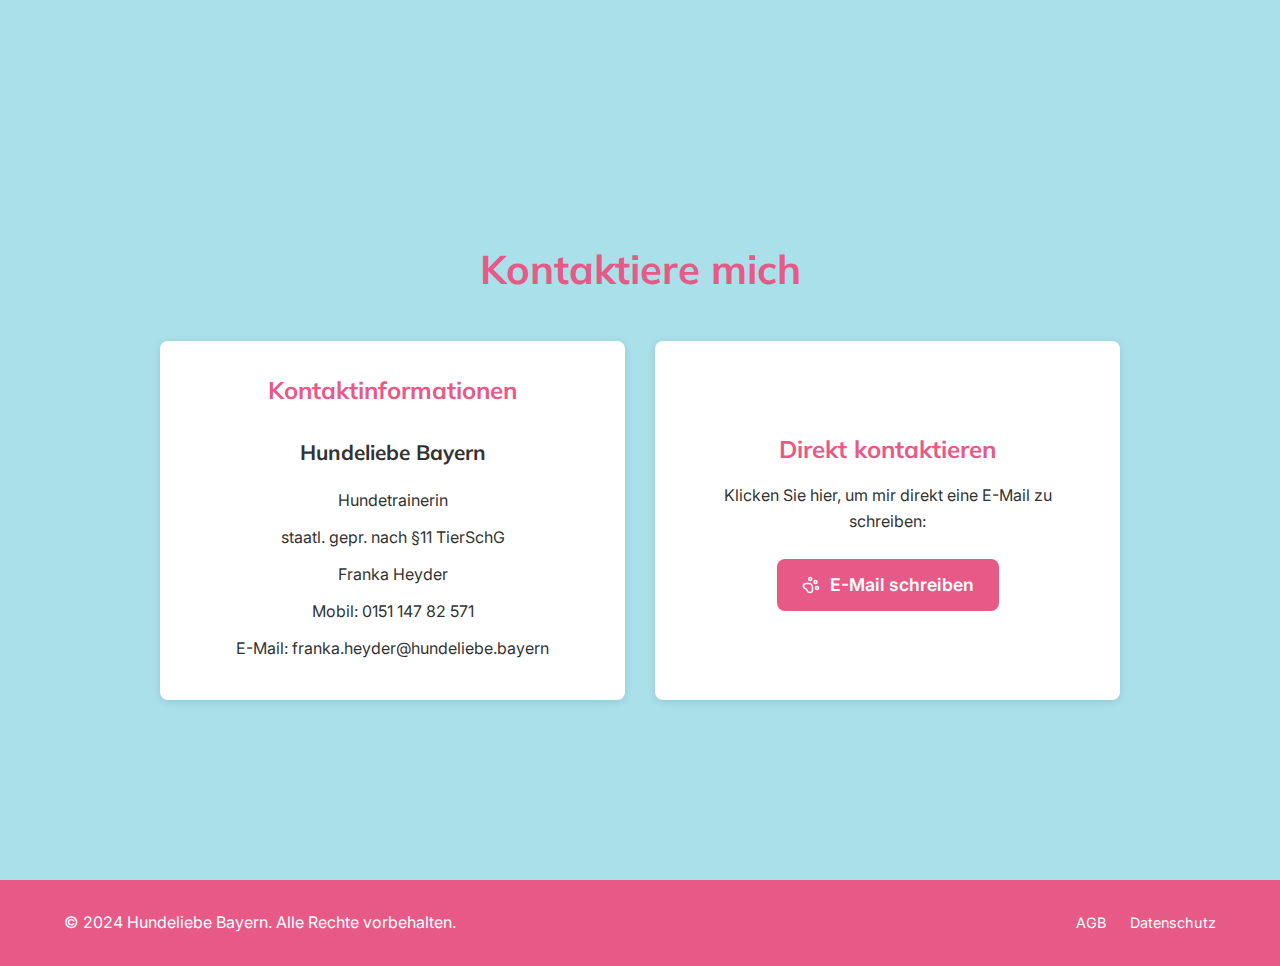
==== commit 1f250149: "guter Stand für Computer ansicht" ====
--- a/index.html
+++ b/index.html
@@ -1,5 +1,5 @@
 <!DOCTYPE html>
-<html lang="de" data-theme="light">
+<html lang="de">
     <head>
         <meta charset="UTF-8">
         <meta name="viewport" content="width=device-width, initial-scale=1.0">
@@ -7,7 +7,7 @@
         <link rel="stylesheet" href="assets/css/styles.css">
         <link href="https://fonts.googleapis.com/css2?family=Inter:wght@400;600&family=Mulish:wght@700&display=swap" rel="stylesheet">
         <link rel="stylesheet" href="https://fonts.googleapis.com/css?family=Audiowide">
-        <script src="assets/js/theme.js" defer></script>
+
     </head>
     <body>
         <header class="navbar">
@@ -15,22 +15,14 @@
                 <img src="assets/images/pawicons.svg" alt="Pfoten-Icon" class="paw-icon">
                 <span>Hundeliebe Bayern</span>
             </a>
-            <div class="nav-container">
-                <nav>
-                    <ul class="nav-links">
-                        <li><a href="index.html">Home</a></li>
-                        <li><a href="pages/uebermich.html">Über mich</a></li>
-                        <li><a href="pages/angebot.html">Angebot</a></li>
-                        <li><a href="pages/kontakt.html">Kontakt</a></li>
-                    </ul>
-                </nav>
-                <div class="theme-switcher">
-                    <button class="theme-toggle" aria-label="Theme wechseln">
-                        <span class="theme-icon theme-icon-light">🐾</span>
-                        <span class="theme-icon theme-icon-dark">🐾</span>
-                    </button>
-                </div>
-            </div>
+            <nav>
+                <ul class="nav-links">
+                    <li><a href="index.html">Home</a></li>
+                    <li><a href="pages/uebermich.html">Über mich</a></li>
+                    <li><a href="pages/angebot.html">Angebot</a></li>
+                    <li><a href="pages/kontakt.html">Kontakt</a></li>
+                </ul>
+            </nav>
         </header>
         <!-- Hero Section -->
         <section class="hero">
@@ -77,28 +69,42 @@
         <!-- Kontaktformular -->
         <section class="kontakt">
             <h2>Kontaktiere mich</h2>
-            <form action="#" method="POST">
-                <label for="name">Name</label>
-                <input type="text" id="name" name="name" placeholder="Ihr Name" required>
+            <div class="bento-container">
+                <section class="bento-box kontakt-info">
+                    <div class="kontakt-details">
+                        <h2>Kontaktinformationen</h2>
+                        <div class="address">
+                            <h3>Hundeliebe Bayern</h3>
+                            <p>Hundetrainerin</p>
+                            <p>staatl. gepr. nach §11 TierSchG</p>
+                            <p>Franka Heyder</p>
+                            <p>Mobil: 0151 147 82 571</p>
+                            <p>E-Mail: franka.heyder@hundeliebe.bayern</p>
+                        </div>
+                    </div>
+                </section>
+                
+                <section class="bento-box kontakt-direkt">
+                    <div class="contact-action">
+                        <h2>Direkt kontaktieren</h2>
+                        <p>Klicken Sie hier, um mir direkt eine E-Mail zu schreiben:</p>
+                        <a href="mailto:franka.heyder@hundeliebe.bayern?subject=Anfrage%20Hundetraining&body=Hallo%20Franka%2C%0D%0A%0D%0Aich%20interessiere%20mich%20f%C3%BCr%20Ihr%20Hundetraining%20und%20h%C3%A4tte%20gerne%20weitere%20Informationen." class="btn primary contact-btn">
+                            <img src="assets/images/pawicons.svg" alt="Pfoten-Icon" class="btn-icon">
+                            E-Mail schreiben
+                        </a>
+                    </div>
+                </section>
 
-                <label for="email">E-Mail</label>
-                <input type="email" id="email" name="email" placeholder="Ihre E-Mail" required>
 
-                <label for="message">Nachricht</label>
-                <textarea id="message" name="message" placeholder="Ihre Nachricht an mich :)" required></textarea>
-
-                <button type="submit" class="btn primary">
-                    Nachricht senden
-                </button>
-            </form>
+            </div>
         </section>
 
         <!-- Footer -->
         <footer>
             <p>© 2024 Hundeliebe Bayern. Alle Rechte vorbehalten.</p>
             <nav>
-                <a href="#">Terms of Service</a>
-                <a href="#">Privacy</a>
+                <a href="pages/agb.html">AGB</a>
+                <a href="pages/datenschutz.html">Datenschutz</a>
             </nav>
         </footer>
     </body>
--- a/assets/css/styles.css
+++ b/assets/css/styles.css
@@ -74,104 +74,18 @@
     margin-right: 10px;
 }
 
-/* Navigation und Theme Switcher Container */
-.nav-container {
-    display: flex;
-    align-items: center;
-}
-
 /* Navigation */
 .nav-links {
     display: flex;
     list-style: none;
-    margin: 0;
-    padding: 0;
 }
 
 .nav-links li {
-    margin: 0 15px;
+    margin-left: 30px;
 }
 
 .nav-links a {
     font-weight: 600;
-}
-
-/* Theme Switcher */
-.theme-switcher {
-    margin-left: 15px;
-}
-
-.theme-toggle {
-    position: relative;
-    width: 52px;
-    height: 26px;
-    background: var(--white);
-    border: 2px solid var(--primary-color);
-    border-radius: 50px;
-    padding: 2px;
-    cursor: pointer;
-    display: flex;
-    align-items: center;
-    box-shadow: var(--shadow);
-    transition: all 0.3s ease;
-    overflow: hidden;
-}
-
-.theme-toggle::before {
-    content: "";
-    position: absolute;
-    left: 2px;
-    width: 18px;
-    height: 18px;
-    background: var(--primary-color);
-    border-radius: 50%;
-    transition: transform 0.3s cubic-bezier(0.34, 1.56, 0.64, 1);
-}
-
-.theme-toggle.active::before {
-    transform: translateX(26px);
-}
-
-.theme-icon {
-    font-size: 12px;
-    line-height: 1;
-    position: absolute;
-    transition: all 0.3s ease;
-}
-
-.theme-icon-light {
-    left: 5px;
-    opacity: 1;
-}
-
-.theme-icon-dark {
-    right: 5px;
-    opacity: 0.3;
-}
-
-.theme-toggle.active .theme-icon-light {
-    opacity: 0.3;
-}
-
-.theme-toggle.active .theme-icon-dark {
-    opacity: 1;
-}
-
-.theme-toggle:hover {
-    transform: translateY(-2px);
-    box-shadow: 0 4px 15px rgba(0, 0, 0, 0.15);
-}
-
-.theme-toggle:hover .theme-icon {
-    animation: pawWiggle 0.5s ease;
-}
-
-@keyframes pawWiggle {
-    0% { transform: rotate(0deg) scale(1); }
-    25% { transform: rotate(-15deg) scale(1.1); }
-    50% { transform: rotate(15deg) scale(1.1); }
-    75% { transform: rotate(-15deg) scale(1.1); }
-    100% { transform: rotate(0deg) scale(1); }
 }
 
 /* Hero-Section */
@@ -510,6 +424,7 @@
 .bento-container {
     max-width: 1000px;
     margin: 0 auto;
+    margin-bottom: 100px;
     padding: 0 20px;
     display: grid;
     grid-template-columns: repeat(2, 1fr);
@@ -677,30 +592,18 @@
 /* Responsive Anpassungen */
 @media (max-width: 768px) {
     .navbar {
+        flex-direction: column;
         padding: 15px 5%;
-        flex-direction: column;
-    }
-
-    .nav-container {
-        width: 100%;
-        justify-content: center;
-        flex-wrap: wrap;
+    }
+    
+    .nav-links {
         margin-top: 15px;
     }
-
-    .nav-links {
-        justify-content: center;
-        flex-wrap: wrap;
-    }
-
+    
     .nav-links li {
-        margin: 5px 10px;
-    }
-
-    .theme-switcher {
-        margin: 10px 0 0 0;
-    }
-
+        margin: 0 10px;
+    }
+    
     .hero-text h1 {
         font-size: 2rem;
     }
@@ -733,43 +636,3 @@
     }
 }
 
-/* Theme Colors */
-:root[data-theme="light"] {
-    --primary-color: #e75a87;
-    --secondary-color: #a9e0e9;
-    --accent-color: #e75a87;
-    --text-color: #333;
-    --light-text: #666;
-    --white: #fff;
-    --shadow: 0 2px 10px rgba(0, 0, 0, 0.1);
-    --border-radius: 8px;
-    --background-color: #a9e0e9;
-    --footer-color: #e75a87;
-}
-
-:root[data-theme="dark"] {
-    --primary-color: #ff6b9c;
-    --secondary-color: #2c3e50;
-    --accent-color: #ff6b9c;
-    --text-color: #ecf0f1;
-    --light-text: #bdc3c7;
-    --white: #2c3e50;
-    --shadow: 0 2px 10px rgba(0, 0, 0, 0.3);
-    --border-radius: 8px;
-    --background-color: #2c3e50;
-    --footer-color: #ff6b9c;
-}
-
-:root[data-theme="nature"] {
-    --primary-color: #4CAF50;
-    --secondary-color: #8BC34A;
-    --accent-color: #4CAF50;
-    --text-color: #2E7D32;
-    --light-text: #558B2F;
-    --white: #fff;
-    --shadow: 0 2px 10px rgba(0, 0, 0, 0.1);
-    --border-radius: 8px;
-    --background-color: #8BC34A;
-    --footer-color: #4CAF50;
-}
-
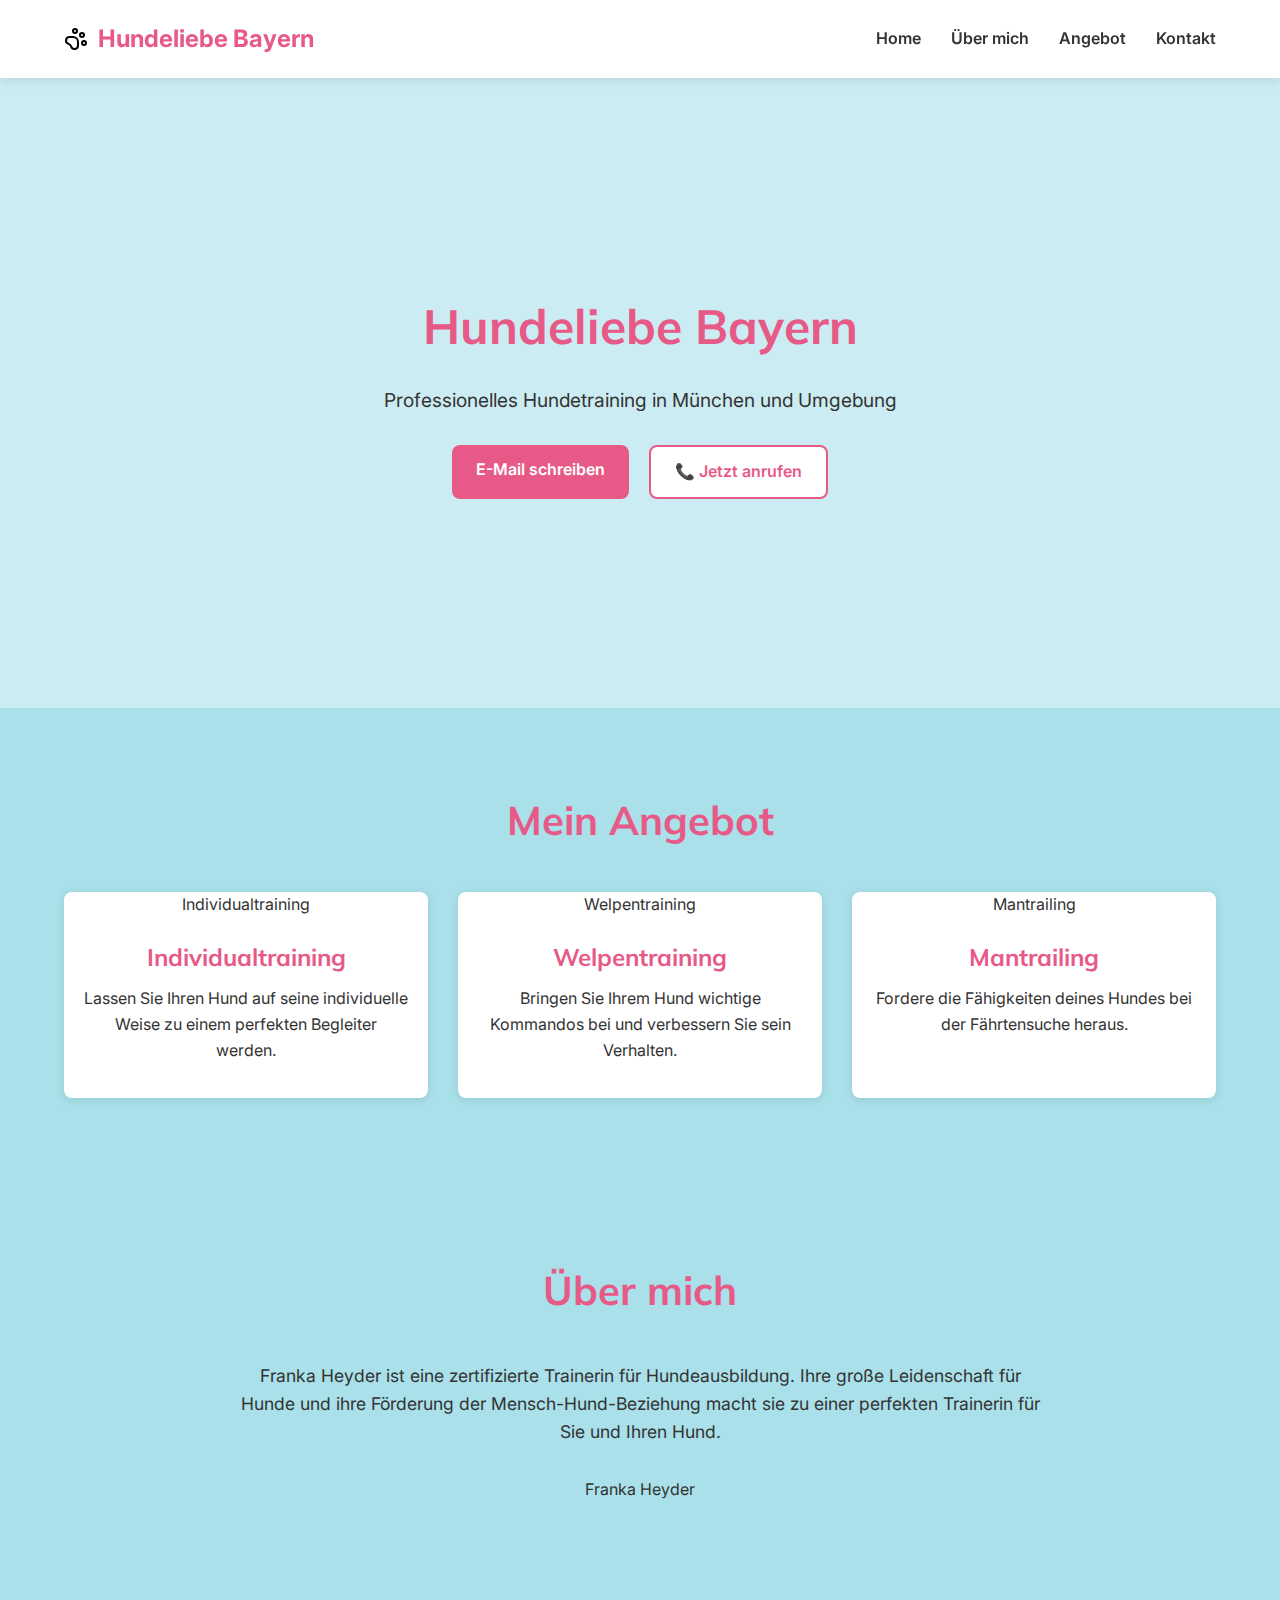
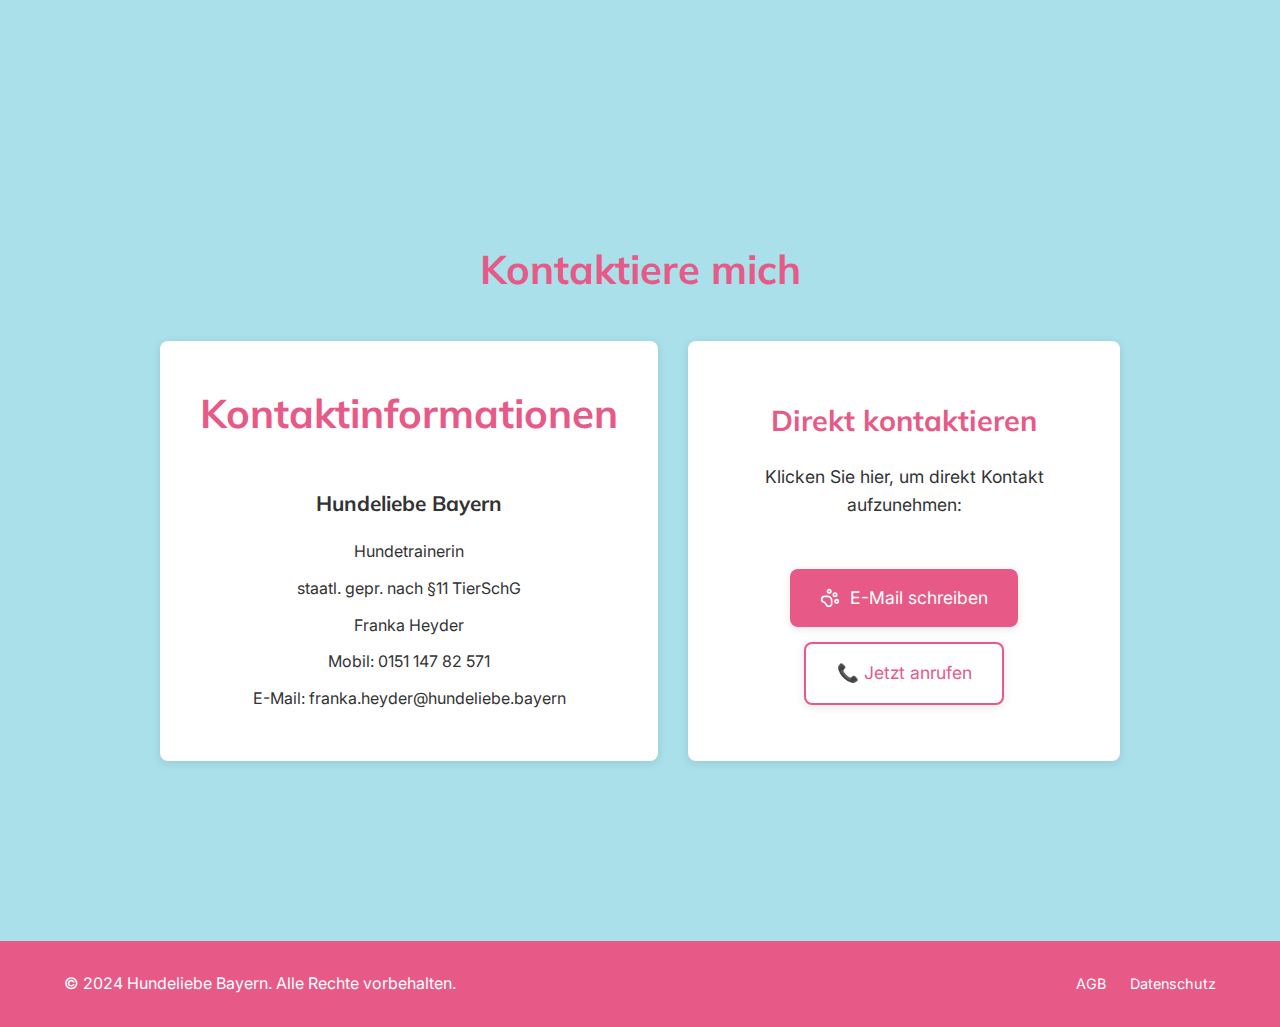
==== commit 80eb2f61: "Mobile Menü implementiert, Kontaktmöglichkeiten verbessert und CSS-Stile für responsive Design aktua" ====
--- a/index.html
+++ b/index.html
@@ -15,7 +15,10 @@
                 <img src="assets/images/pawicons.svg" alt="Pfoten-Icon" class="paw-icon">
                 <span>Hundeliebe Bayern</span>
             </a>
-            <nav>
+            <button class="mobile-menu-btn">
+                <span class="hamburger"></span>
+            </button>
+            <nav class="nav-menu">
                 <ul class="nav-links">
                     <li><a href="index.html">Home</a></li>
                     <li><a href="pages/uebermich.html">Über mich</a></li>
@@ -31,8 +34,8 @@
                 <h1>Hundeliebe Bayern</h1>
                 <p>Professionelles Hundetraining in München und Umgebung</p>
                 <div class="buttons">
-                    <a href="mailto:franka.heyder@hundeliebe.bayern?subject=Anfrage%20Erstgespr%C3%A4ch&body=Hallo%20Franka%2C%0D%0A%0D%0Aich%20interessiere%20mich%20f%C3%BCr%20ein%20kostenloses%20Erstgespr%C3%A4ch%20und%20h%C3%A4tte%20gerne%20weitere%20Informationen." class="btn primary">Kostenloses Erstgespräch</a>
-                    <a href="pages/angebot.html" class="btn secondary">Angebote entdecken</a>
+                    <a href="mailto:franka.heyder@hundeliebe.bayern?subject=Anfrage%20Erstgespr%C3%A4ch&body=Hallo%20Franka%2C%0D%0A%0D%0Aich%20interessiere%20mich%20f%C3%BCr%20ein%20kostenloses%20Erstgespr%C3%A4ch%20und%20h%C3%A4tte%20gerne%20weitere%20Informationen." class="btn primary">E-Mail schreiben</a>
+                    <a href="tel:+4915114782571" class="btn secondary">📞 Jetzt anrufen</a>
                 </div>
             </div>
         </section>
@@ -87,11 +90,16 @@
                 <section class="bento-box kontakt-direkt">
                     <div class="contact-action">
                         <h2>Direkt kontaktieren</h2>
-                        <p>Klicken Sie hier, um mir direkt eine E-Mail zu schreiben:</p>
-                        <a href="mailto:franka.heyder@hundeliebe.bayern?subject=Anfrage%20Hundetraining&body=Hallo%20Franka%2C%0D%0A%0D%0Aich%20interessiere%20mich%20f%C3%BCr%20Ihr%20Hundetraining%20und%20h%C3%A4tte%20gerne%20weitere%20Informationen." class="btn primary contact-btn">
-                            <img src="assets/images/pawicons.svg" alt="Pfoten-Icon" class="btn-icon">
-                            E-Mail schreiben
-                        </a>
+                        <p>Klicken Sie hier, um direkt Kontakt aufzunehmen:</p>
+                        <div class="contact-buttons">
+                            <a href="mailto:franka.heyder@hundeliebe.bayern?subject=Anfrage%20Hundetraining&body=Hallo%20Franka%2C%0D%0A%0D%0Aich%20interessiere%20mich%20f%C3%BCr%20Ihr%20Hundetraining%20und%20h%C3%A4tte%20gerne%20weitere%20Informationen." class="contact-btn">
+                                <img src="assets/images/pawicons.svg" alt="Pfoten-Icon" class="btn-icon">
+                                E-Mail schreiben
+                            </a>
+                            <a href="tel:+4915114782571" class="contact-btn call">
+                                📞 Jetzt anrufen
+                            </a>
+                        </div>
                     </div>
                 </section>
 
@@ -107,6 +115,7 @@
                 <a href="pages/datenschutz.html">Datenschutz</a>
             </nav>
         </footer>
+        <script src="assets/js/main.js"></script>
     </body>
 </html>
 
--- a/assets/css/styles.css
+++ b/assets/css/styles.css
@@ -82,10 +82,46 @@
 
 .nav-links li {
     margin-left: 30px;
+    position: relative;
 }
 
 .nav-links a {
     font-weight: 600;
+    position: relative;
+    padding: 5px 0;
+    color: var(--text-color);
+    transition: color 0.3s ease;
+}
+
+.nav-links a::after {
+    content: '';
+    position: absolute;
+    bottom: -2px;
+    left: 0;
+    width: 100%;
+    height: 2px;
+    background: linear-gradient(90deg, var(--primary-color), var(--secondary-color));
+    transform: scaleX(0);
+    transform-origin: right;
+    transition: transform 0.3s ease;
+}
+
+.nav-links a:hover {
+    color: var(--primary-color);
+}
+
+.nav-links a:hover::after {
+    transform: scaleX(1);
+    transform-origin: left;
+}
+
+/* Aktiver Link-Status */
+.nav-links a.active {
+    color: var(--primary-color);
+}
+
+.nav-links a.active::after {
+    transform: scaleX(1);
 }
 
 /* Hero-Section */
@@ -483,38 +519,57 @@
     text-align: center;
 }
 
-.contact-action h2 {
-    color: var(--primary-color);
-    margin-bottom: 15px;
-    font-size: 1.5rem;
-}
-
-.contact-action p {
-    margin-bottom: 25px;
-    color: var(--text-color);
+.contact-buttons {
+    display: flex;
+    gap: 15px;
+    flex-wrap: wrap;
+    justify-content: center;
+    margin-top: 20px;
+    width: 100%;
 }
 
 .contact-btn {
     display: inline-flex;
     align-items: center;
     gap: 10px;
-    padding: 12px 25px;
+    padding: 15px 30px;
     font-size: 1.1rem;
     transition: all 0.3s ease;
     background-color: var(--primary-color);
     color: var(--white);
     border-radius: var(--border-radius);
+    min-width: 200px;
+    justify-content: center;
+    box-shadow: var(--shadow);
+    border: none;
 }
 
 .contact-btn:hover {
-    transform: scale(1.05);
+    transform: translateY(-2px);
+    box-shadow: 0 4px 15px rgba(0, 0, 0, 0.1);
     background-color: #d14d77;
 }
 
+.contact-btn.call {
+    background-color: var(--white);
+    color: var(--primary-color);
+    border: 2px solid var(--primary-color);
+}
+
+.contact-btn.call:hover {
+    background-color: var(--secondary-color);
+    border-color: var(--secondary-color);
+    color: var(--primary-color);
+}
+
 .btn-icon {
-    width: 18px;
-    height: 18px;
+    width: 20px;
+    height: 20px;
     filter: brightness(0) invert(1);
+}
+
+.contact-btn.call .btn-icon {
+    filter: none;
 }
 
 /* Image Box */
@@ -579,13 +634,28 @@
         padding: 25px;
     }
 
+    .contact-buttons {
+        flex-direction: column;
+        padding: 0 20px;
+    }
+
     .contact-btn {
         width: 100%;
-        justify-content: center;
+        margin-bottom: 10px;
     }
 
     .kontakt-image {
         height: 250px;
+    }
+
+    .nav-links a::after {
+        display: none; /* Deaktiviere den Hover-Effekt auf mobilen Geräten */
+    }
+    
+    .nav-links a:hover {
+        color: var(--primary-color);
+        background-color: var(--secondary-color);
+        border-radius: var(--border-radius);
     }
 }
 
@@ -636,3 +706,294 @@
     }
 }
 
+/* Mobile Menu Styles */
+.mobile-menu-btn {
+    display: none;
+    background: none;
+    border: none;
+    cursor: pointer;
+    padding: 10px;
+    z-index: 1000;
+}
+
+.hamburger {
+    display: block;
+    position: relative;
+    width: 24px;
+    height: 2px;
+    background: var(--primary-color);
+    transition: all 0.3s ease-in-out;
+}
+
+.hamburger::before,
+.hamburger::after {
+    content: '';
+    position: absolute;
+    width: 24px;
+    height: 2px;
+    background: var(--primary-color);
+    transition: all 0.3s ease-in-out;
+}
+
+.hamburger::before {
+    transform: translateY(-8px);
+}
+
+.hamburger::after {
+    transform: translateY(8px);
+}
+
+/* Hamburger Animation */
+.mobile-menu-btn.active .hamburger {
+    background: transparent;
+}
+
+.mobile-menu-btn.active .hamburger::before {
+    transform: rotate(45deg);
+}
+
+.mobile-menu-btn.active .hamburger::after {
+    transform: rotate(-45deg);
+}
+
+@media (max-width: 768px) {
+    .mobile-menu-btn {
+        display: block;
+    }
+
+    .nav-menu {
+        position: fixed;
+        top: 0;
+        right: -100%;
+        width: 80%;
+        max-width: 400px;
+        height: 100vh;
+        background: var(--white);
+        padding: 80px 20px;
+        transition: 0.3s ease-in-out;
+        box-shadow: -2px 0 10px rgba(0, 0, 0, 0.1);
+    }
+
+    .nav-menu.active {
+        right: 0;
+    }
+
+    .nav-links {
+        flex-direction: column;
+        align-items: center;
+    }
+
+    .nav-links li {
+        margin: 15px 0;
+        width: 100%;
+    }
+
+    .nav-links a {
+        display: block;
+        padding: 10px;
+        text-align: center;
+        font-size: 1.2rem;
+        border-radius: var(--border-radius);
+        transition: all 0.3s ease;
+    }
+
+    .nav-links a:hover {
+        background-color: var(--secondary-color);
+        color: var(--primary-color);
+    }
+
+    .navbar {
+        padding: 15px 5%;
+        position: relative;
+    }
+}
+
+/* Elegante Styles für AGB und Datenschutz */
+.content-page {
+    max-width: 1200px;
+    margin: 0 auto;
+    padding: 40px 5%;
+    background-color: var(--white);
+}
+
+.page-header {
+    text-align: center;
+    margin-bottom: 60px;
+    padding: 60px 20px;
+    background: linear-gradient(135deg, var(--secondary-color) 0%, var(--primary-color) 100%);
+    border-radius: var(--border-radius);
+    position: relative;
+    overflow: hidden;
+}
+
+.page-header h1 {
+    color: var(--white);
+    font-size: 2.8rem;
+    margin-bottom: 20px;
+    position: relative;
+    text-shadow: 2px 2px 4px rgba(0, 0, 0, 0.1);
+}
+
+.content-section {
+    background-color: var(--white);
+    padding: 40px;
+    border-radius: var(--border-radius);
+    box-shadow: 0 4px 20px rgba(0, 0, 0, 0.05);
+    margin-bottom: 80px;
+    position: relative;
+}
+
+.content-section::before {
+    content: '';
+    position: absolute;
+    top: 0;
+    left: 0;
+    right: 0;
+    height: 4px;
+    background: linear-gradient(90deg, var(--primary-color), var(--secondary-color));
+    border-radius: var(--border-radius) var(--border-radius) 0 0;
+}
+
+.content-section h2 {
+    color: var(--primary-color);
+    font-size: 1.8rem;
+    margin: 40px 0 20px;
+    padding-bottom: 15px;
+    border-bottom: 2px solid var(--secondary-color);
+    position: relative;
+}
+
+.content-section h2:first-child {
+    margin-top: 0;
+}
+
+.content-section p {
+    margin-bottom: 30px;
+    line-height: 1.8;
+    color: var(--text-color);
+    font-size: 1.1rem;
+}
+
+.content-section ul {
+    list-style-type: none;
+    padding-left: 20px;
+    margin-bottom: 30px;
+}
+
+.content-section ul li {
+    position: relative;
+    padding-left: 30px;
+    margin-bottom: 15px;
+    line-height: 1.8;
+    font-size: 1.1rem;
+}
+
+.content-section ul li:before {
+    content: "•";
+    color: var(--primary-color);
+    font-size: 1.5rem;
+    position: absolute;
+    left: 0;
+    top: -5px;
+}
+
+.content-section a {
+    color: var(--primary-color);
+    text-decoration: none;
+    border-bottom: 1px solid transparent;
+    transition: border-color 0.3s ease;
+}
+
+.content-section a:hover {
+    border-color: var(--primary-color);
+}
+
+/* Responsive Design für Content Pages */
+@media (max-width: 768px) {
+    .content-page {
+        padding: 20px;
+    }
+
+    .page-header {
+        padding: 40px 20px;
+        margin-bottom: 40px;
+    }
+
+    .page-header h1 {
+        font-size: 2rem;
+    }
+
+    .content-section {
+        padding: 30px 20px;
+    }
+
+    .content-section h2 {
+        font-size: 1.5rem;
+        margin: 30px 0 15px;
+    }
+
+    .content-section p,
+    .content-section ul li {
+        font-size: 1rem;
+    }
+}
+
+/* Kontakt Section auf Homepage */
+.kontakt {
+    background-color: var(--secondary-color);
+    padding: 80px 5%;
+    text-align: center;
+}
+
+.kontakt .bento-box {
+    max-width: 600px;
+    margin: 0 auto;
+    background-color: var(--white);
+    border-radius: var(--border-radius);
+    box-shadow: var(--shadow);
+    padding: 40px;
+}
+
+.kontakt h2 {
+    color: var(--primary-color);
+    margin-bottom: 40px;
+    font-size: 2.5rem;
+}
+
+.kontakt .contact-action {
+    display: flex;
+    flex-direction: column;
+    align-items: center;
+    justify-content: center;
+}
+
+.kontakt .contact-action h2 {
+    font-size: 1.8rem;
+    margin-bottom: 20px;
+}
+
+.kontakt .contact-action p {
+    margin-bottom: 30px;
+    color: var(--text-color);
+    font-size: 1.1rem;
+}
+
+@media (max-width: 768px) {
+    .kontakt {
+        padding: 60px 20px;
+    }
+
+    .kontakt .bento-box {
+        padding: 30px 20px;
+    }
+
+    .kontakt h2 {
+        font-size: 2rem;
+        margin-bottom: 30px;
+    }
+
+    .kontakt .contact-action h2 {
+        font-size: 1.5rem;
+    }
+}
+
